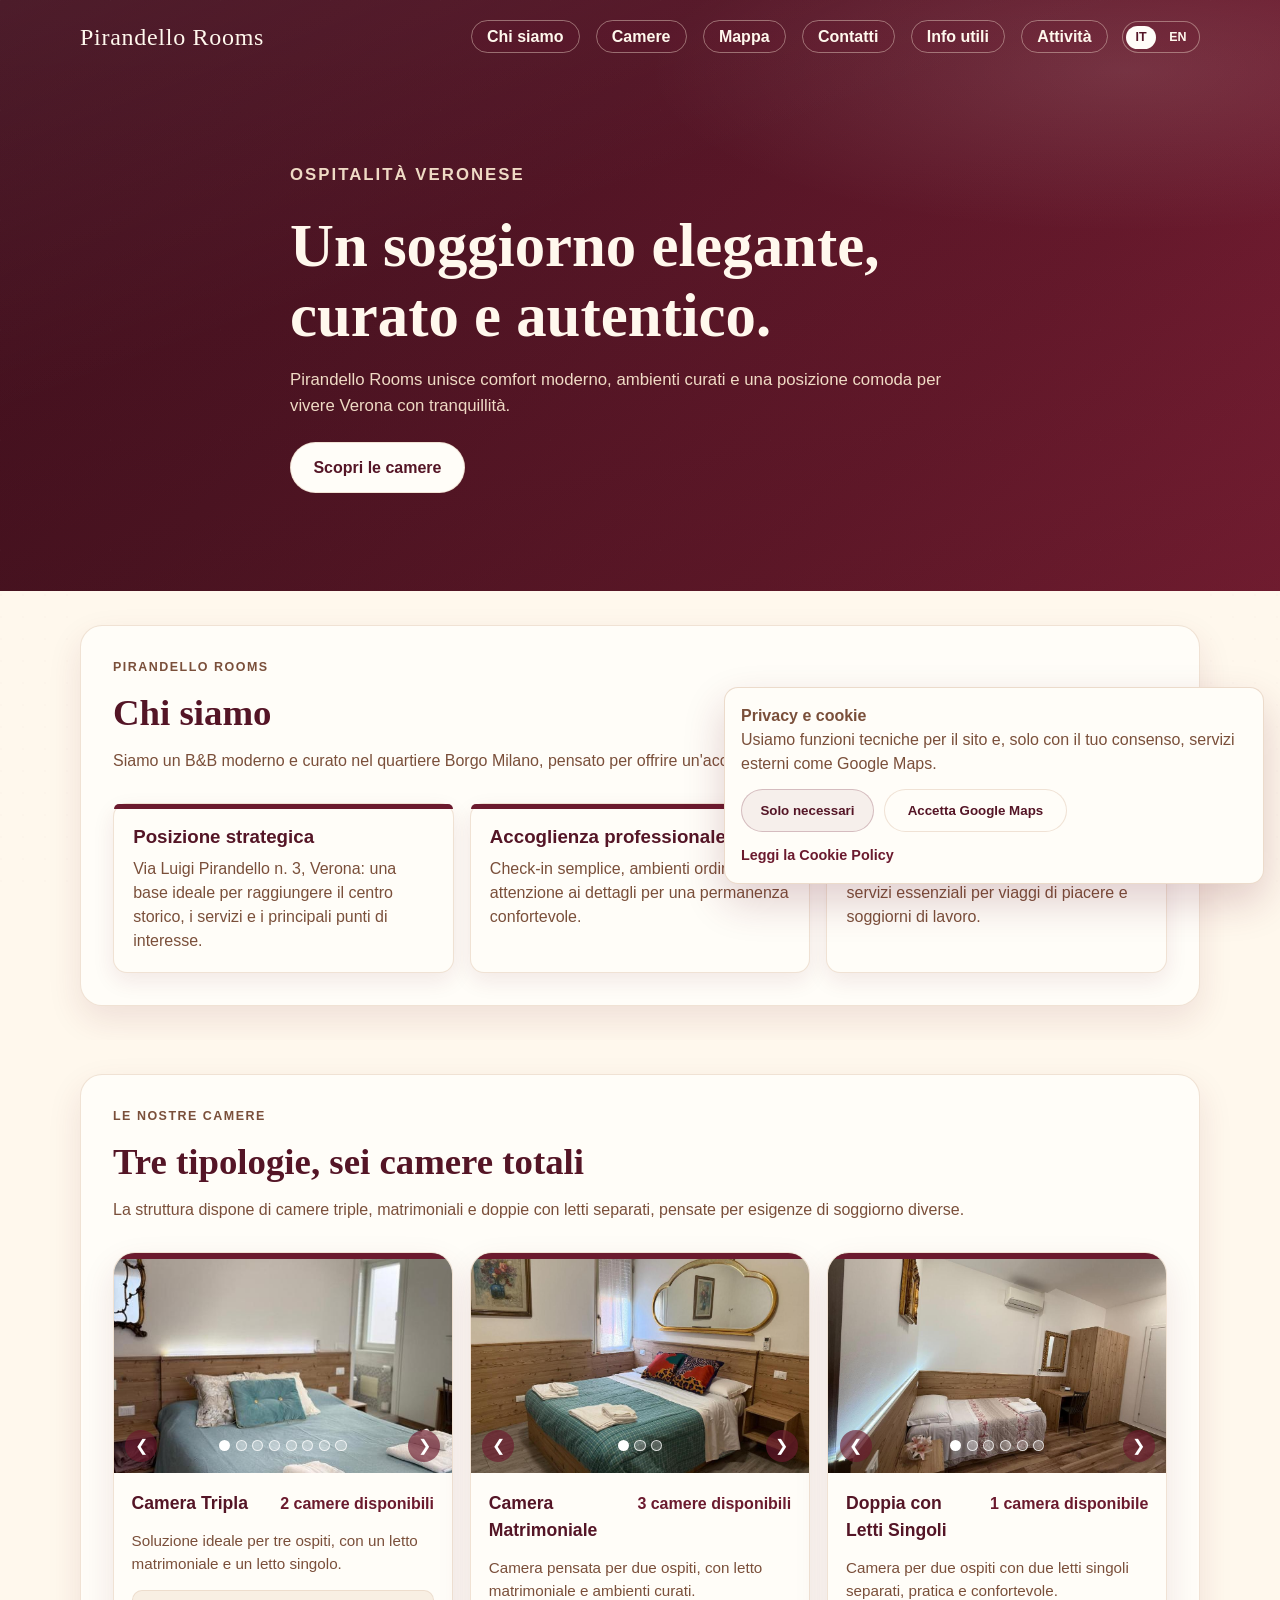
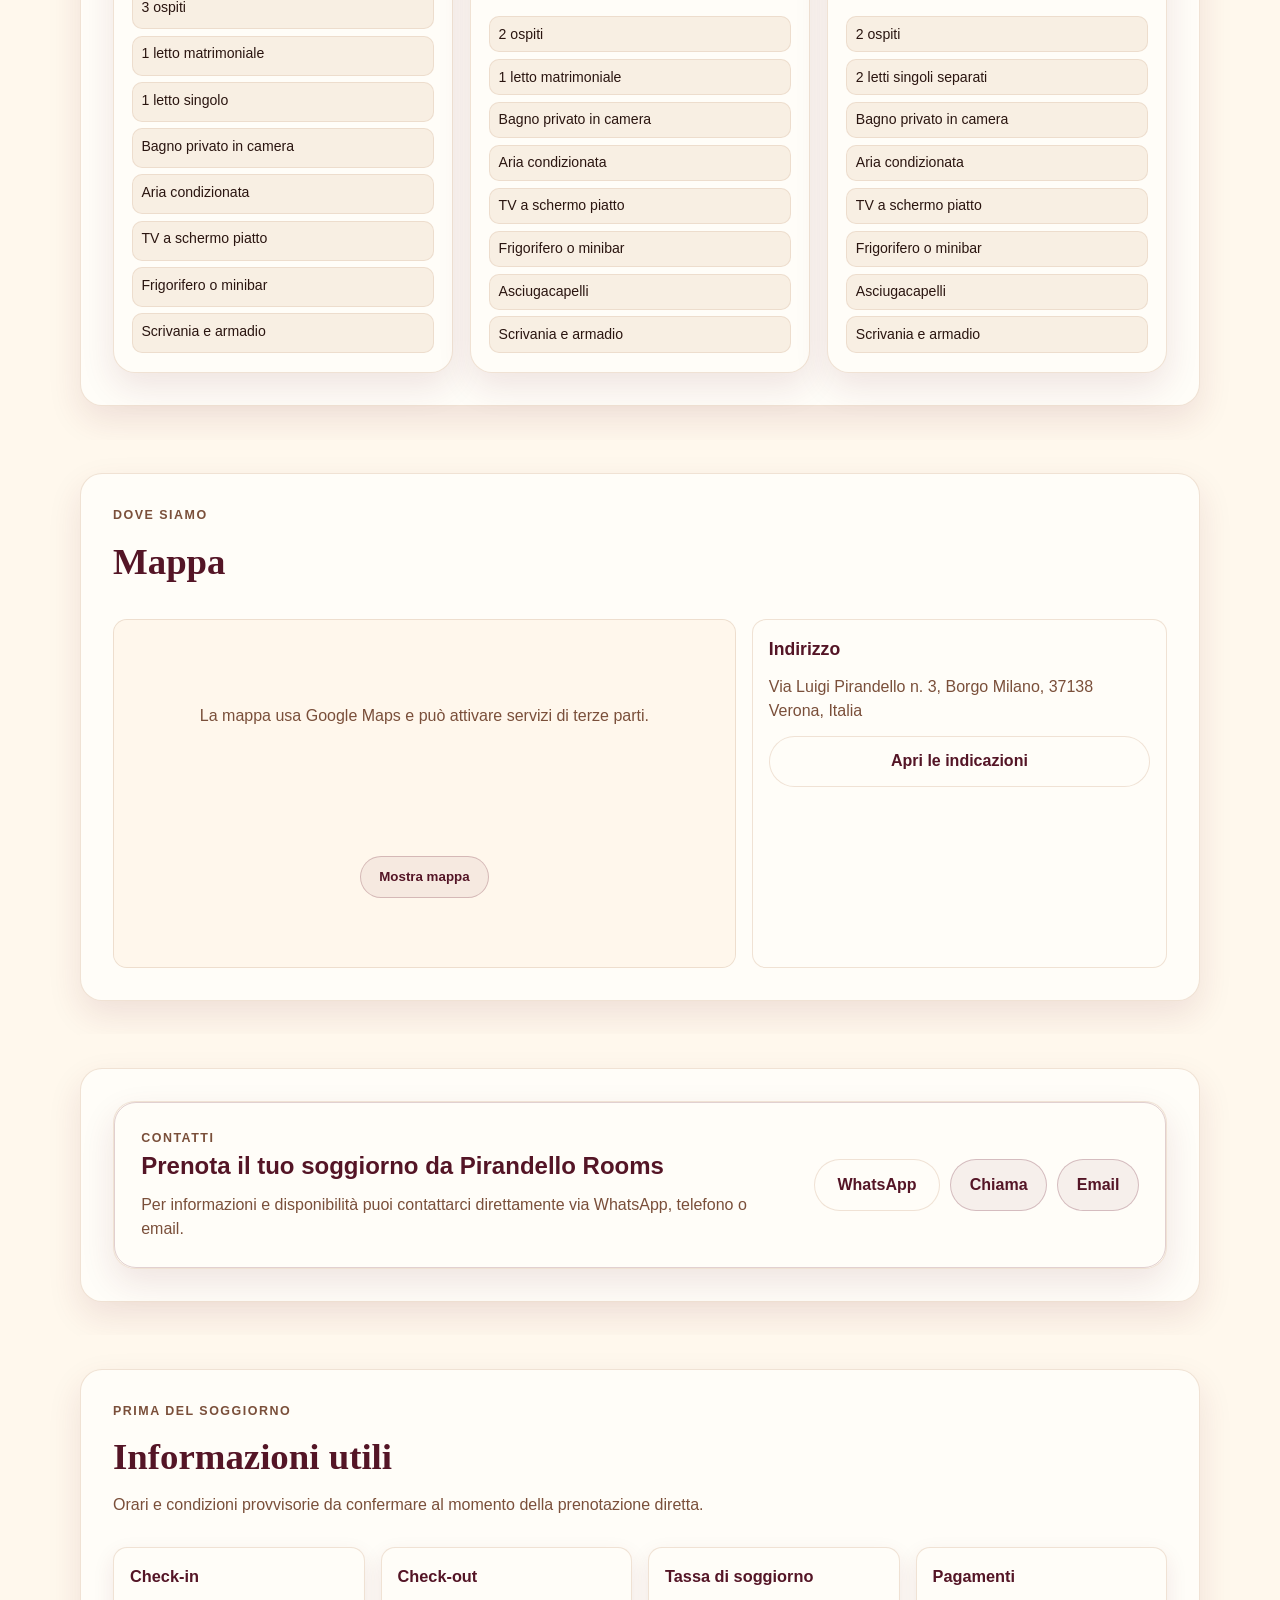
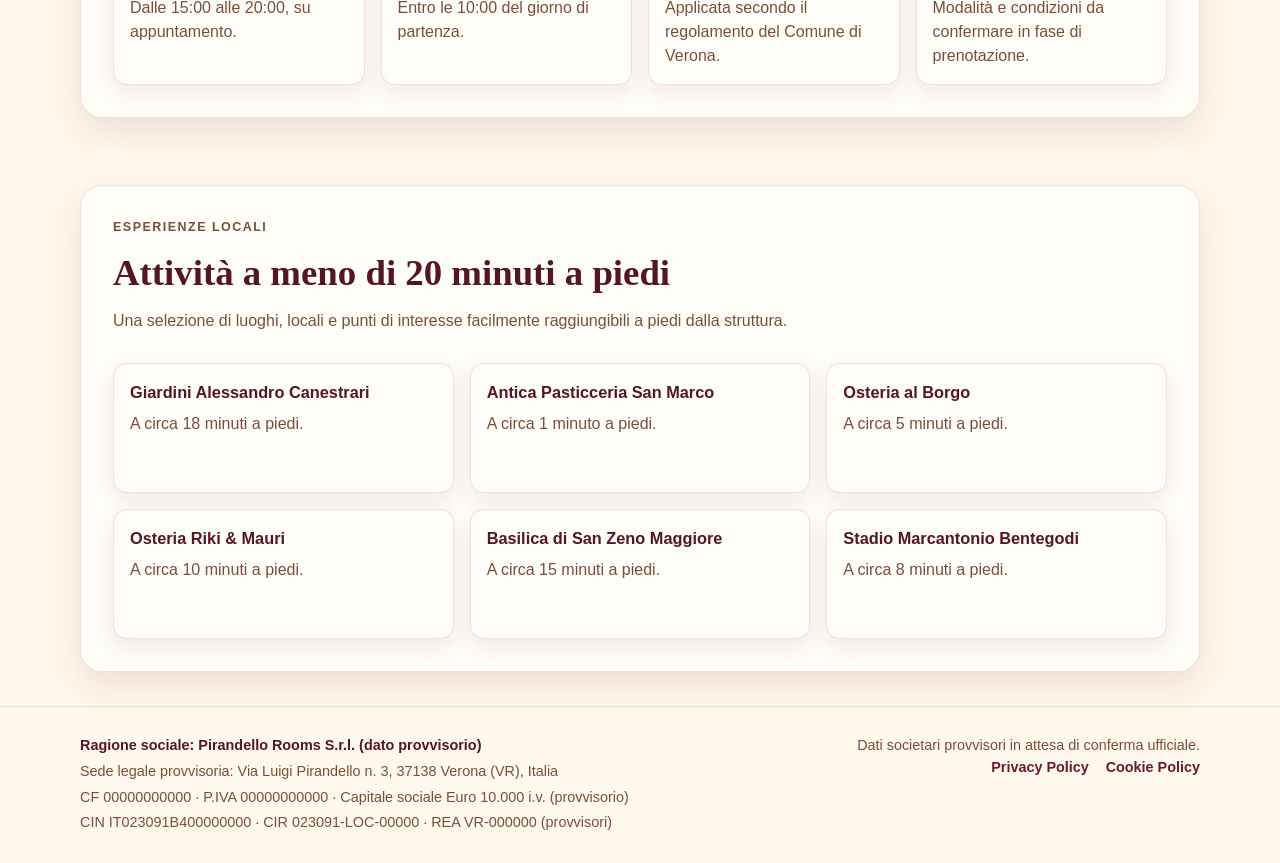
==== index.html @ 4f73dc12 "standard" ====
<!DOCTYPE html>
<html lang="it">
  <head>
    <meta charset="UTF-8" />
    <meta name="viewport" content="width=device-width, initial-scale=1.0" />
    <title>Pirandello Rooms Verona | Camere a Borgo Milano</title>
    <meta
      name="description"
      content="Pirandello Rooms a Verona: camere triple, matrimoniali e doppie con bagno privato, aria condizionata e contatto diretto senza commissioni."
    />
    <meta name="robots" content="index, follow" />
    <meta name="theme-color" content="#6b1a2e" />
    <meta name="author" content="Pirandello Rooms" />
    <link rel="icon" href="assets/favicon.svg" type="image/svg+xml" />
    <link rel="alternate" hreflang="it" href="index.html?lang=it" />
    <link rel="alternate" hreflang="en" href="index.html?lang=en" />
    <link rel="alternate" hreflang="x-default" href="index.html" />
    <meta property="og:type" content="website" />
    <meta property="og:locale" content="it_IT" />
    <meta property="og:title" content="Pirandello Rooms Verona" />
    <meta
      property="og:description"
      content="Camere curate a Verona Borgo Milano: contatto diretto via WhatsApp, telefono o email."
    />
    <meta property="og:image" content="assets/camere/tripla/camera-tripla-01.jpg" />
    <meta property="og:url" content="/" />
    <meta name="twitter:card" content="summary_large_image" />
    <link rel="stylesheet" href="styles.css" />
    <script>
      window.dataLayer = window.dataLayer || [];
      function gtag(){dataLayer.push(arguments);}
      gtag("consent", "default", {
        ad_storage: "denied",
        ad_user_data: "denied",
        ad_personalization: "denied",
        analytics_storage: "denied"
      });
    </script>
    <script type="application/ld+json">
      {
        "@context": "https://schema.org",
        "@type": "LodgingBusiness",
        "name": "Pirandello Rooms",
        "description": "Camere triple, matrimoniali e doppie con letti singoli a Verona Borgo Milano.",
        "address": {
          "@type": "PostalAddress",
          "streetAddress": "Via Luigi Pirandello n. 3",
          "addressLocality": "Verona",
          "postalCode": "37138",
          "addressCountry": "IT"
        },
        "telephone": "+393349840378",
        "email": "scacchetti.matteo99@gmail.com",
        "url": "/",
        "image": "assets/camere/tripla/camera-tripla-01.jpg"
      }
    </script>
  </head>
  <body>
    <header class="hero" id="top">
      <nav class="navbar container">
        <a class="brand" href="#top">Pirandello Rooms</a>
        <div class="nav-actions">
          <ul class="nav-links">
            <li><a href="#chi-siamo" data-i18n="nav.about">Chi siamo</a></li>
            <li><a href="#camere" data-i18n="nav.rooms">Camere</a></li>
            <li><a href="#mappa" data-i18n="nav.map">Mappa</a></li>
            <li><a href="#contatti" data-i18n="nav.contacts">Contatti</a></li>
            <li><a href="#info-utili" data-i18n="nav.info">Info utili</a></li>
            <li><a href="#attivita" data-i18n="nav.activities">Attività</a></li>
          </ul>
          <div class="language-switcher" aria-label="Seleziona lingua">
            <button class="lang-btn active" type="button" data-lang-toggle="it" aria-pressed="true">IT</button>
            <button class="lang-btn" type="button" data-lang-toggle="en" aria-pressed="false">EN</button>
          </div>
        </div>
      </nav>

      <div class="hero-content container">
        <p class="eyebrow" data-i18n="hero.eyebrow">Ospitalità veronese</p>
        <h1 data-i18n="hero.title">Un soggiorno elegante, curato e autentico.</h1>
        <p data-i18n="hero.text">
          Pirandello Rooms unisce comfort moderno, ambienti curati e una posizione comoda
          per vivere Verona con tranquillità.
        </p>
        <a class="btn-primary" href="#camere" data-i18n="hero.cta">Scopri le camere</a>
      </div>
      <div class="hero-grid" aria-hidden="true"></div>
    </header>

    <main>
      <section class="section container" id="chi-siamo">
        <div class="section-shell">
          <div class="section-header">
            <p class="eyebrow">Pirandello Rooms</p>
            <h2 data-i18n="about.title">Chi siamo</h2>
            <p data-i18n="about.text">
              Siamo un B&amp;B moderno e curato nel quartiere Borgo Milano, pensato per offrire
              un'accoglienza autentica e il calore tipico di Verona.
            </p>
          </div>
          <div class="about-grid">
            <article class="feature-card">
              <h3 data-i18n="about.feature1.title">Posizione strategica</h3>
              <p data-i18n="about.feature1.text">
                Via Luigi Pirandello n. 3, Verona: una base ideale per raggiungere il centro storico,
                i servizi e i principali punti di interesse.
              </p>
            </article>
            <article class="feature-card">
              <h3 data-i18n="about.feature2.title">Accoglienza professionale</h3>
              <p data-i18n="about.feature2.text">
                Check-in semplice, ambienti ordinati e attenzione ai dettagli per una
                permanenza confortevole.
              </p>
            </article>
            <article class="feature-card">
              <h3 data-i18n="about.feature3.title">Comfort contemporaneo</h3>
              <p data-i18n="about.feature3.text">
                Camere dal design contemporaneo, con servizi essenziali per viaggi di piacere
                e soggiorni di lavoro.
              </p>
            </article>
          </div>
        </div>
      </section>

      <section class="section rooms-section" id="camere">
        <div class="container">
          <div class="section-shell section-shell-rooms">
            <div class="section-header">
              <p class="eyebrow" data-i18n="rooms.eyebrow">Le nostre camere</p>
              <h2 data-i18n="rooms.title">Tre tipologie, sei camere totali</h2>
              <p data-i18n="rooms.text">
                La struttura dispone di camere triple, matrimoniali e doppie con letti separati,
                pensate per esigenze di soggiorno diverse.
              </p>
            </div>
            <div class="rooms-grid" id="roomsGrid"></div>
          </div>
        </div>
      </section>

      <section class="section container" id="mappa">
        <div class="section-shell">
          <div class="section-header">
            <p class="eyebrow" data-i18n="map.eyebrow">Dove siamo</p>
            <h2 data-i18n="map.title">Mappa</h2>
          </div>
          <div class="map-layout">
            <div class="map-frame">
              <iframe
                id="googleMap"
                title="Mappa Pirandello Rooms"
                data-src="https://www.google.com/maps?q=Via+Luigi+Pirandello+3,+37138+Verona,+Italia&output=embed"
                loading="lazy"
                referrerpolicy="no-referrer-when-downgrade"
              ></iframe>
              <div class="map-consent" id="mapConsent">
                <p data-i18n="map.consentText">La mappa usa Google Maps e può attivare servizi di terze parti.</p>
                <button class="btn-secondary" type="button" data-accept-maps data-i18n="map.showButton">Mostra mappa</button>
              </div>
            </div>
            <aside class="address-card">
              <h3 data-i18n="map.addressTitle">Indirizzo</h3>
              <p>Via Luigi Pirandello n. 3, Borgo Milano, 37138 Verona, Italia</p>
              <a
                class="btn-primary"
                href="https://www.google.com/maps/search/?api=1&query=Via+Luigi+Pirandello+3,+Borgo+Milano,+37138+Verona,+Italia"
                target="_blank"
                rel="noopener noreferrer"
                data-i18n="map.cta"
                >Apri le indicazioni</a
              >
            </aside>
          </div>
        </div>
      </section>

      <section class="section container" id="contatti">
        <div class="section-shell">
          <div class="contact-panel">
            <div>
              <p class="eyebrow" data-i18n="contacts.eyebrow">Contatti</p>
              <h2 data-i18n="contacts.title">Prenota il tuo soggiorno da Pirandello Rooms</h2>
              <p data-i18n="contacts.text">
                Per informazioni e disponibilità puoi contattarci direttamente via WhatsApp,
                telefono o email.
              </p>
            </div>
            <div class="contact-actions">
              <a
                class="btn-primary"
                href="https://wa.me/393349840378?text=Buongiorno%2C%20vorrei%20informazioni%20sulla%20disponibilit%C3%A0%20di%20Pirandello%20Rooms."
                target="_blank"
                rel="noopener noreferrer"
                data-i18n="contacts.whatsapp"
                >WhatsApp</a
              >
              <a class="btn-secondary" href="tel:+393349840378" data-i18n="contacts.call">Chiama</a>
              <a
                class="btn-secondary"
                href="mailto:scacchetti.matteo99@gmail.com"
                data-i18n="contacts.email"
                >Email</a
              >
            </div>
          </div>
        </div>
      </section>

      <section class="section container" id="info-utili">
        <div class="section-shell">
          <div class="section-header">
            <p class="eyebrow" data-i18n="info.eyebrow">Prima del soggiorno</p>
            <h2 data-i18n="info.title">Informazioni utili</h2>
            <p data-i18n="info.text">
              Orari e condizioni provvisorie da confermare al momento della prenotazione diretta.
            </p>
          </div>
          <div class="info-grid">
            <article class="info-card">
              <h3 data-i18n="info.checkin.title">Check-in</h3>
              <p data-i18n="info.checkin.text">Dalle 15:00 alle 20:00, su appuntamento.</p>
            </article>
            <article class="info-card">
              <h3 data-i18n="info.checkout.title">Check-out</h3>
              <p data-i18n="info.checkout.text">Entro le 10:00 del giorno di partenza.</p>
            </article>
            <article class="info-card">
              <h3 data-i18n="info.tax.title">Tassa di soggiorno</h3>
              <p data-i18n="info.tax.text">Applicata secondo il regolamento del Comune di Verona.</p>
            </article>
            <article class="info-card">
              <h3 data-i18n="info.payment.title">Pagamenti</h3>
              <p data-i18n="info.payment.text">Modalità e condizioni da confermare in fase di prenotazione.</p>
            </article>
          </div>
        </div>
      </section>

      <section class="section container" id="attivita">
        <div class="section-shell">
          <div class="section-header">
            <p class="eyebrow" data-i18n="activities.eyebrow">Esperienze locali</p>
            <h2 data-i18n="activities.title">Attività a meno di 20 minuti a piedi</h2>
            <p data-i18n="activities.text">
              Una selezione di luoghi e attrazioni facilmente raggiungibili dalla struttura.
            </p>
          </div>
          <div class="activity-grid">
            <article class="activity-card">
              <h3>Giardini Alessandro Canestrari</h3>
              <p data-i18n="activities.canestrari">A circa 18 minuti a piedi.</p>
            </article>
            <article class="activity-card">
              <h3>Antica Pasticceria San Marco</h3>
              <p data-i18n="activities.sanmarco">A circa 1 minuto a piedi.</p>
            </article>
            <article class="activity-card">
              <h3>Osteria al Borgo</h3>
              <p data-i18n="activities.borgo">A circa 5 minuti a piedi.</p>
            </article>
            <article class="activity-card">
              <h3>Osteria Riki &amp; Mauri</h3>
              <p data-i18n="activities.rikimauri">A circa 10 minuti a piedi.</p>
            </article>
            <article class="activity-card">
              <h3>Basilica di San Zeno Maggiore</h3>
              <p data-i18n="activities.sanzeno">A circa 15 minuti a piedi.</p>
            </article>
            <article class="activity-card">
              <h3>Stadio Marcantonio Bentegodi</h3>
              <p data-i18n="activities.bentegodi">A circa 8 minuti a piedi.</p>
            </article>
          </div>
        </div>
      </section>
    </main>

    <footer class="footer">
      <div class="container footer-content">
        <div class="footer-business">
          <p>Ragione sociale: Pirandello Rooms S.r.l. (dato provvisorio)</p>
          <p>Sede legale provvisoria: Via Luigi Pirandello n. 3, 37138 Verona (VR), Italia</p>
          <p>CF 00000000000 · P.IVA 00000000000 · Capitale sociale Euro 10.000 i.v. (provvisorio)</p>
          <p>CIN IT023091B400000000 · CIR 023091-LOC-00000 · REA VR-000000 (provvisori)</p>
        </div>
        <p class="footer-links">
          <span data-i18n="footer.text">Dati societari provvisori in attesa di conferma ufficiale.</span>
          <a href="privacy.html">Privacy Policy</a>
          <a href="cookie-policy.html">Cookie Policy</a>
        </p>
      </div>
    </footer>

    <div class="cookie-banner" id="cookieBanner" hidden>
      <div>
        <p class="cookie-title" data-i18n="cookie.title">Privacy e cookie</p>
        <p data-i18n="cookie.text">
          Usiamo funzioni tecniche per il sito e, solo con il tuo consenso, servizi esterni
          come Google Maps.
        </p>
      </div>
      <div class="cookie-actions">
        <button class="btn-secondary" type="button" data-cookie-reject data-i18n="cookie.reject">Solo necessari</button>
        <button class="btn-primary" type="button" data-cookie-accept data-i18n="cookie.accept">Accetta Google Maps</button>
      </div>
      <a href="cookie-policy.html" data-i18n="cookie.policy">Leggi la Cookie Policy</a>
    </div>
    <a class="cookie-preferences-button" href="#cookie-settings" data-cookie-manage data-i18n="cookie.preferences">Preferenze cookie</a>

    <script src="script.js"></script>
  </body>
</html>
---- styles.css ----
:root {
  /* Palette principale: bordeaux profondo + bianco panna chiaro */

  /* Bordeaux */
  --bordeaux:        #6b1a2e;
  --bordeaux-mid:    #832038;
  --bordeaux-dark:   #541526;
  --bordeaux-darker: #420f1e;
  --bordeaux-light:  #9c2f46;
  --bordeaux-rgb:    107, 26, 46;

  /* Rosa bordeaux: accento morbido derivato dal colore principale */
  --rose:            #a94a61;
  --rose-soft:       #c98293;
  --rose-rgb:        169, 74, 97;

  /* Neutri panna */
  --panna:           #fff8ed;
  --panna-light:     #fffdf8;
  --panna-soft:      #f8efe3;
  --panna-line:      #ead8c7;
  --panna-rgb:       255, 248, 237;
  --panna-line-rgb:  234, 216, 199;

  /* Alias di compatibilita */
  --cream:           var(--panna);
  --cream-soft:      var(--panna-light);
  --cream-light:     var(--panna);
  --cream-rgb:       var(--panna-rgb);
  --sand:            var(--panna-line);
  --sand-light:      var(--panna-light);
  --sand-soft:       var(--panna-soft);
  --sand-rgb:        var(--panna-line-rgb);
  --terra:           var(--rose);
  --terra-light:     var(--rose);
  --terra-soft:      var(--rose-soft);
  --terra-rgb:       var(--rose-rgb);

  /* Oli semantici */
  --bg:              var(--cream-soft);
  --surface:         var(--panna-light);
  --surface-soft:    var(--panna-soft);
  --text:            #2a1510;
  --muted:           #7a4f3a;
  --accent:          var(--bordeaux);
  --accent-2:        var(--rose);
  --accent-3:        var(--panna-line);

  /* Utility */
  --radius-lg:       22px;
  --radius-md:       14px;
  --shadow:          0 14px 34px rgba(107, 26, 46, 0.11);
  --shadow-warm:     0 8px 22px rgba(107, 26, 46, 0.09);
}

* {
  box-sizing: border-box;
}

html,
body {
  margin: 0;
  padding: 0;
}

body {
  font-family: "Segoe UI", Roboto, Arial, sans-serif;
  color: var(--text);
  background: var(--panna);
  line-height: 1.5;
  position: relative;
}

/* Texture di sfondo: punti sabbia sottili */
body::before {
  content: "";
  position: fixed;
  inset: 0;
  pointer-events: none;
  background-image: radial-gradient(
    circle at 1px 1px,
    rgba(var(--bordeaux-rgb), 0.035) 1px,
    transparent 0
  );
  background-size: 22px 22px;
  opacity: 0.28;
}

img {
  display: block;
  max-width: 100%;
}

.container {
  width: min(1120px, 92vw);
  margin: 0 auto;
}

/* ───────────────── HERO ───────────────── */
.hero {
  position: relative;
  overflow: hidden;
  padding-bottom: 3.5rem;
  background: linear-gradient(
    135deg,
    var(--bordeaux-darker) 0%,
    var(--bordeaux-dark) 38%,
    var(--bordeaux) 72%,
    var(--bordeaux-mid) 100%
  );
  color: var(--cream);
}

/* Alone terracotta in alto a destra */
.hero::before {
  content: "";
  position: absolute;
  inset: 0;
  pointer-events: none;
  background:
    radial-gradient(ellipse 55% 40% at 88% 12%, rgba(255, 248, 237, 0.12) 0%, transparent 68%),
    linear-gradient(160deg, rgba(255,255,255,0.055) 0%, transparent 40%);
}

/* Vignetta bassa */
.hero::after {
  content: "";
  position: absolute;
  inset: 0;
  background: linear-gradient(180deg, rgba(20, 8, 6, 0) 0%, rgba(20, 8, 6, 0.18) 100%);
  pointer-events: none;
}

/* Griglia decorativa con tonalità sabbia */
.hero-grid {
  position: absolute;
  inset: 0;
  background-image:
    linear-gradient(120deg, rgba(var(--panna-rgb), 0.12) 0px, transparent 1px),
    linear-gradient(60deg,  rgba(var(--panna-rgb), 0.08) 0px, transparent 1px);
  background-size: 110px 110px;
  opacity: 0.55;
  pointer-events: none;
}

/* ───────────────── NAVBAR ───────────────── */
.navbar {
  display: flex;
  align-items: center;
  justify-content: space-between;
  gap: 1rem;
  padding: 1.2rem 0;
  position: relative;
  z-index: 2;
}

.brand {
  text-decoration: none;
  color: var(--cream);
  font-family: Georgia, "Times New Roman", serif;
  font-size: 1.5rem;
  letter-spacing: 0.03em;
}

.nav-links {
  list-style: none;
  display: flex;
  gap: 1rem;
  padding: 0;
  margin: 0;
}

.nav-actions {
  display: flex;
  align-items: center;
  gap: 0.9rem;
}

.nav-links a {
  color: var(--cream);
  text-decoration: none;
  font-weight: 600;
  border: 1px solid rgba(var(--sand-rgb), 0.45);
  border-radius: 999px;
  padding: 0.45rem 0.95rem;
  background: rgba(var(--bordeaux-rgb), 0.15);
  transition: background-color 0.2s ease, border-color 0.2s ease;
}

.nav-links a:hover {
  background: rgba(255, 248, 237, 0.16);
  border-color: rgba(var(--sand-rgb), 0.65);
}

.language-switcher {
  display: inline-flex;
  align-items: center;
  gap: 0.25rem;
  border: 1px solid rgba(var(--sand-rgb), 0.45);
  border-radius: 999px;
  padding: 0.2rem;
  background: rgba(var(--bordeaux-rgb), 0.18);
}

.lang-btn {
  border: 0;
  border-radius: 999px;
  padding: 0.34rem 0.58rem;
  background: transparent;
  color: var(--cream);
  cursor: pointer;
  font-family: inherit;
  font-size: 0.78rem;
  font-weight: 800;
  line-height: 1;
}

.lang-btn.active {
  background: var(--panna-light);
  color: var(--bordeaux-dark);
}

/* ───────────────── HERO CONTENT ───────────────── */
.hero-content {
  padding: 4.4rem 0 2.6rem;
  max-width: 700px;
  position: relative;
  z-index: 2;
}

.eyebrow {
  text-transform: uppercase;
  letter-spacing: 0.12em;
  font-size: 0.78rem;
  font-weight: 700;
  color: var(--rose-soft);
  margin-bottom: 0.7rem;
}

.hero h1 {
  font-family: Georgia, "Times New Roman", serif;
  font-size: clamp(2.1rem, 5vw, 3.8rem);
  line-height: 1.15;
  margin: 0 0 1rem;
}

.hero p {
  font-size: 1.05rem;
  color: rgba(253, 235, 210, 0.92);
  margin-bottom: 1.5rem;
}

/* ───────────────── BOTTONE ───────────────── */
.btn-primary {
  display: inline-flex;
  align-items: center;
  justify-content: center;
  text-decoration: none;
  border: none;
  padding: 0.8rem 1.4rem;
  border-radius: 999px;
  background: var(--panna-light);
  color: var(--bordeaux-dark);
  border: 1px solid rgba(var(--sand-rgb), 0.7);
  font-weight: 700;
  transition: transform 0.2s ease, box-shadow 0.2s ease;
}

.btn-primary:hover {
  transform: translateY(-2px);
  box-shadow: 0 12px 24px rgba(var(--bordeaux-rgb), 0.18);
}

.btn-secondary {
  display: inline-flex;
  align-items: center;
  justify-content: center;
  text-decoration: none;
  border-radius: 999px;
  padding: 0.8rem 1.15rem;
  border: 1px solid rgba(var(--bordeaux-rgb), 0.24);
  background: rgba(var(--bordeaux-rgb), 0.06);
  color: var(--bordeaux-dark);
  font-weight: 800;
  transition: transform 0.2s ease, background-color 0.2s ease;
}

.btn-secondary:hover {
  transform: translateY(-2px);
  background: rgba(var(--bordeaux-rgb), 0.1);
}

/* ───────────────── SEZIONI ───────────────── */
.section {
  padding: 2.1rem 0;
  position: relative;
  background: var(--panna);
}

.section-shell {
  background: var(--surface);
  border: 1px solid rgba(var(--panna-line-rgb), 0.72);
  border-radius: var(--radius-lg);
  padding: clamp(1.2rem, 3vw, 2rem);
  box-shadow: var(--shadow);
  display: grid;
  gap: 1.35rem;
}

.section-shell-rooms {
  border-color: rgba(var(--panna-line-rgb), 0.72);
  background: var(--surface);
}

.section-header {
  margin-bottom: 0.5rem;
  display: grid;
  gap: 0.55rem;
}

.section-header h2 {
  margin: 0;
  font-size: clamp(1.5rem, 3vw, 2.3rem);
  font-family: Georgia, "Times New Roman", serif;
  color: var(--bordeaux-dark);
}

.section-header p {
  margin: 0;
  color: var(--muted);
}

/* ───────────────── ABOUT GRID ───────────────── */
.feature-grid,
.about-grid {
  display: grid;
  gap: 1rem;
  grid-template-columns: repeat(3, minmax(0, 1fr));
  align-items: stretch;
}

.feature-card {
  background: var(--surface);
  border-radius: var(--radius-md);
  padding: 1.2rem;
  box-shadow: var(--shadow-warm);
  border: 1px solid rgba(var(--panna-line-rgb), 0.72);
  position: relative;
  min-height: 150px;
  display: grid;
  align-content: start;
}

/* Barra superiore degradé bordeaux → terracotta */
.feature-card::before {
  content: "";
  position: absolute;
  top: 0;
  left: 0;
  right: 0;
  height: 5px;
  background: var(--bordeaux);
  border-radius: var(--radius-md) var(--radius-md) 0 0;
}

.feature-card h3 {
  margin-top: 0;
  margin-bottom: 0.4rem;
  color: var(--bordeaux-dark);
}

.feature-card p {
  margin: 0;
  color: var(--muted);
}

/* ───────────────── ROOMS ───────────────── */
.rooms-section {
  background: var(--panna);
}

.rooms-grid {
  display: grid;
  grid-template-columns: repeat(3, minmax(0, 1fr));
  gap: 1.1rem;
  align-items: stretch;
}

.room-card {
  background: var(--surface);
  border: 1px solid rgba(var(--panna-line-rgb), 0.72);
  border-radius: var(--radius-lg);
  overflow: hidden;
  box-shadow: var(--shadow);
  display: grid;
  grid-template-rows: 220px auto;
  min-height: 100%;
  position: relative;
  transition: transform 0.2s ease, box-shadow 0.2s ease;
}

/* Barra bordeaux → terracotta → sabbia */
.room-card::before {
  content: "";
  position: absolute;
  top: 0;
  left: 0;
  right: 0;
  height: 6px;
  background: var(--bordeaux);
  z-index: 2;
}

.room-card:hover {
  transform: translateY(-3px);
  box-shadow: 0 18px 36px rgba(var(--bordeaux-rgb), 0.18);
}

/* Slider */
.slider {
  position: relative;
  background: var(--surface-soft);
}

.slider-track {
  width: 100%;
  height: 100%;
  position: relative;
}

.slider-image {
  position: absolute;
  inset: 0;
  width: 100%;
  height: 100%;
  object-fit: cover;
  opacity: 0;
  transition: opacity 0.45s ease;
}

.slider-image.active {
  opacity: 1;
}

.slider-controls {
  position: absolute;
  inset: auto 0.7rem 0.7rem 0.7rem;
  display: flex;
  justify-content: space-between;
  align-items: center;
}

.slider-btn {
  border: none;
  border-radius: 999px;
  width: 2rem;
  height: 2rem;
  background: rgba(var(--bordeaux-rgb), 0.65);
  color: #fff;
  cursor: pointer;
  font-size: 1rem;
  transition: background 0.2s ease;
}

.slider-btn:hover {
  background: rgba(var(--bordeaux-rgb), 0.86);
}

.slider-dots {
  display: flex;
  gap: 0.34rem;
}

.slider-dot {
  width: 0.7rem;
  height: 0.7rem;
  padding: 0;
  border-radius: 50%;
  border: 1px solid rgba(255, 255, 255, 0.75);
  background: rgba(255, 255, 255, 0.25);
  cursor: pointer;
  font: inherit;
  transition: background 0.2s ease;
}

.slider-dot.active {
  background: #fff;
}

/* Room body */
.room-body {
  padding: 1.1rem 1.1rem 1.2rem;
  display: grid;
  grid-template-rows: auto auto 1fr;
  gap: 0.85rem;
}

.room-head {
  display: flex;
  align-items: baseline;
  justify-content: space-between;
  gap: 0.5rem;
}

.room-head h3 {
  margin: 0;
  font-size: 1.1rem;
  color: var(--bordeaux-dark);
}

.price {
  font-weight: 800;
  color: var(--bordeaux);
  white-space: nowrap;
}

.room-desc {
  margin: 0;
  color: var(--muted);
  font-size: 0.95rem;
}

.meta-list {
  margin: 0;
  padding: 0;
  list-style: none;
  display: grid;
  gap: 0.4rem;
}

.meta-list li {
  border: 1px solid rgba(var(--panna-line-rgb), 0.76);
  background: var(--surface-soft);
  padding: 0.42rem 0.55rem;
  border-radius: 10px;
  font-size: 0.88rem;
  color: var(--text);
}

/* ───────────────── MAPPA ───────────────── */
.map-layout {
  display: grid;
  grid-template-columns: 1.5fr 1fr;
  gap: 1rem;
  align-items: stretch;
}

.map-frame {
  position: relative;
  border-radius: var(--radius-md);
  overflow: hidden;
  border: 1px solid rgba(var(--panna-line-rgb), 0.72);
  min-height: 340px;
  background: var(--surface-soft);
}

.map-consent {
  position: absolute;
  inset: 0;
  display: grid;
  place-items: center;
  gap: 0.8rem;
  padding: 1.2rem;
  text-align: center;
  background: rgba(var(--cream-rgb), 0.94);
  color: var(--muted);
}

.map-consent[hidden] {
  display: none;
}

.map-frame iframe {
  border: 0;
  width: 100%;
  height: 100%;
  min-height: 340px;
}

.address-card {
  border: 1px solid rgba(var(--panna-line-rgb), 0.72);
  border-radius: var(--radius-md);
  background: var(--surface);
  padding: 1rem;
  display: grid;
  align-content: start;
  gap: 0.8rem;
}

.address-card h3 {
  margin: 0;
  color: var(--bordeaux-dark);
  font-size: 1.1rem;
}

.address-card p {
  margin: 0;
  color: var(--muted);
}

/* ───────────────── ATTIVITÀ ───────────────── */
.activity-grid {
  display: grid;
  grid-template-columns: repeat(3, minmax(0, 1fr));
  gap: 1rem;
  align-items: stretch;
}

.info-grid {
  display: grid;
  grid-template-columns: repeat(4, minmax(0, 1fr));
  gap: 1rem;
  align-items: stretch;
}

.activity-card {
  border: 1px solid rgba(var(--panna-line-rgb), 0.72);
  border-radius: var(--radius-md);
  background: var(--surface);
  padding: 1rem;
  min-height: 130px;
  box-shadow: var(--shadow-warm);
  display: grid;
  gap: 0.45rem;
  align-content: start;
  transition: transform 0.2s ease, box-shadow 0.2s ease;
}

.activity-card:hover {
  transform: translateY(-2px);
  box-shadow: 0 10px 22px rgba(var(--bordeaux-rgb), 0.12);
}

.info-card {
  border: 1px solid rgba(var(--panna-line-rgb), 0.72);
  border-radius: var(--radius-md);
  background: var(--surface);
  padding: 1rem;
  box-shadow: var(--shadow-warm);
  display: grid;
  gap: 0.45rem;
  align-content: start;
}

.info-card h3 {
  margin: 0;
  color: var(--bordeaux-dark);
  font-size: 1.02rem;
}

.info-card p {
  margin: 0;
  color: var(--muted);
}

.activity-card h3 {
  margin: 0;
  color: var(--bordeaux-dark);
  font-size: 1.02rem;
}

.activity-card p {
  margin: 0;
  color: var(--muted);
}

/* ───────────────── CONTATTI ───────────────── */
.contact-panel {
  border-radius: var(--radius-lg);
  border: 1px solid rgba(var(--panna-line-rgb), 0.72);
  background: var(--surface);
  padding: clamp(1.1rem, 2.4vw, 1.7rem);
  display: flex;
  justify-content: space-between;
  align-items: center;
  gap: 1.4rem;
  box-shadow: var(--shadow);
  position: relative;
}

.contact-panel::after {
  content: "";
  position: absolute;
  inset: 0;
  pointer-events: none;
  border-radius: var(--radius-lg);
  border: 1px solid rgba(var(--bordeaux-rgb), 0.2);
}

.contact-panel h2 {
  margin-top: 0;
  margin-bottom: 0.55rem;
  color: var(--bordeaux-dark);
}

.contact-panel p {
  margin: 0;
  color: var(--muted);
}

.contact-actions {
  display: flex;
  flex-wrap: nowrap;
  justify-content: flex-end;
  gap: 0.65rem;
}

.contact-actions .btn-primary,
.contact-actions .btn-secondary {
  white-space: nowrap;
}

/* ───────────────── FOOTER ───────────────── */
.footer {
  padding: 1.8rem 0;
  border-top: 1px solid rgba(var(--panna-line-rgb), 0.72);
  background: var(--panna);
}

.footer-content {
  display: flex;
  justify-content: space-between;
  gap: 1.25rem;
  color: var(--muted);
  font-size: 0.9rem;
}

.footer-business {
  display: grid;
  gap: 0.25rem;
}

.footer-business p,
.footer-links {
  margin: 0;
}

.footer-business p:first-child {
  color: var(--bordeaux-dark);
  font-weight: 900;
}

.footer-links {
  max-width: 360px;
  text-align: right;
}

.footer-content a {
  color: var(--bordeaux);
  font-weight: 800;
  margin-left: 0.8rem;
  text-decoration: none;
}

.footer-content a:hover {
  text-decoration: underline;
}

.cookie-banner {
  position: fixed;
  right: 1rem;
  bottom: 1rem;
  z-index: 20;
  width: min(540px, calc(100vw - 2rem));
  border: 1px solid rgba(var(--panna-line-rgb), 0.9);
  border-radius: var(--radius-md);
  background: var(--panna-light);
  box-shadow: 0 18px 42px rgba(var(--bordeaux-rgb), 0.2);
  padding: 1rem;
  display: grid;
  gap: 0.85rem;
}

.cookie-banner[hidden] {
  display: none;
}

.cookie-title {
  margin: 0 0 0.25rem;
  color: var(--bordeaux-dark);
  font-weight: 900;
}

.cookie-banner p {
  margin: 0;
  color: var(--muted);
}

.cookie-banner > a {
  color: var(--bordeaux);
  font-size: 0.9rem;
  font-weight: 800;
  text-decoration: none;
}

.cookie-actions {
  display: flex;
  flex-wrap: wrap;
  gap: 0.65rem;
}

.cookie-preferences-button {
  position: fixed;
  left: 1rem;
  bottom: 1rem;
  z-index: 21;
  border: 1px solid rgba(var(--panna-line-rgb), 0.95);
  border-radius: 999px;
  background: var(--bordeaux);
  color: var(--panna-light);
  box-shadow: 0 12px 28px rgba(var(--bordeaux-rgb), 0.24);
  font-size: 0.84rem;
  font-weight: 900;
  line-height: 1;
  padding: 0.72rem 0.95rem;
  text-decoration: none;
}

.cookie-preferences-button:hover {
  background: var(--bordeaux-dark);
}

.cookie-banner-open .cookie-preferences-button {
  display: none;
}

.legal-page {
  padding: 2rem 0 3rem;
}

.brand-link {
  display: inline-flex;
  margin-bottom: 1rem;
  color: var(--bordeaux);
  font-family: Georgia, "Times New Roman", serif;
  font-size: 1.4rem;
  text-decoration: none;
}

.legal-shell {
  line-height: 1.65;
}

.legal-shell h1,
.legal-shell h2 {
  color: var(--bordeaux-dark);
}

.legal-shell h1 {
  margin: 0;
  font-family: Georgia, "Times New Roman", serif;
}

.legal-shell h2 {
  margin: 1.2rem 0 0;
  font-size: 1.12rem;
}

:focus-visible {
  outline: 3px solid var(--rose-soft);
  outline-offset: 3px;
}

.legal-shell p,
.legal-shell li {
  color: var(--muted);
}

.legal-shell a {
  color: var(--bordeaux);
  font-weight: 800;
}

/* ───────────────── RESPONSIVE ───────────────── */
@media (max-width: 980px) {
  .rooms-grid {
    grid-template-columns: repeat(2, minmax(0, 1fr));
  }

  .feature-grid,
  .about-grid,
  .info-grid,
  .activity-grid {
    grid-template-columns: 1fr;
  }

  .map-layout {
    grid-template-columns: 1fr;
  }

  .section {
    padding: 1.6rem 0;
  }

  .contact-panel {
    flex-direction: column;
    align-items: flex-start;
  }

  .contact-actions {
    flex-wrap: wrap;
    justify-content: flex-start;
  }
}

@media (max-width: 700px) {
  .navbar {
    flex-direction: column;
    gap: 1rem;
    align-items: flex-start;
    padding: 1.25rem 0 0.7rem;
  }

  .brand {
    font-size: 1.45rem;
  }

  .nav-actions {
    align-items: flex-start;
    flex-direction: column;
    gap: 0.7rem;
    width: 100%;
  }

  .nav-links {
    display: grid;
    grid-template-columns: repeat(2, minmax(0, 1fr));
    gap: 0.5rem;
    width: 100%;
  }

  .nav-links li {
    min-width: 0;
  }

  .nav-links a {
    width: 100%;
    min-height: 2.35rem;
    justify-content: center;
    padding: 0.55rem 0.7rem;
    display: inline-flex;
    text-align: center;
    font-size: 0.92rem;
    border-radius: 14px;
  }

  .language-switcher {
    gap: 0.18rem;
    padding: 0.18rem;
  }

  .lang-btn {
    min-width: 2.05rem;
    min-height: 1.75rem;
    padding: 0.28rem 0.5rem;
  }

  .map-frame,
  .map-frame iframe {
    min-height: 260px;
  }

  .rooms-grid {
    grid-template-columns: 1fr;
  }

  .room-card {
    grid-template-rows: 200px auto;
  }

  .section-shell {
    padding: 1rem;
    gap: 1rem;
  }

  .footer-content {
    flex-direction: column;
  }

  .footer-links {
    max-width: none;
    text-align: left;
  }

  .footer-content a {
    display: inline-flex;
    margin: 0.35rem 0.8rem 0 0;
  }

  .cookie-preferences-button {
    left: 0.75rem;
    bottom: 0.75rem;
  }
}

@media (prefers-reduced-motion: reduce) {
  * {
    animation: none !important;
    transition: none !important;
    scroll-behavior: auto !important;
  }
}
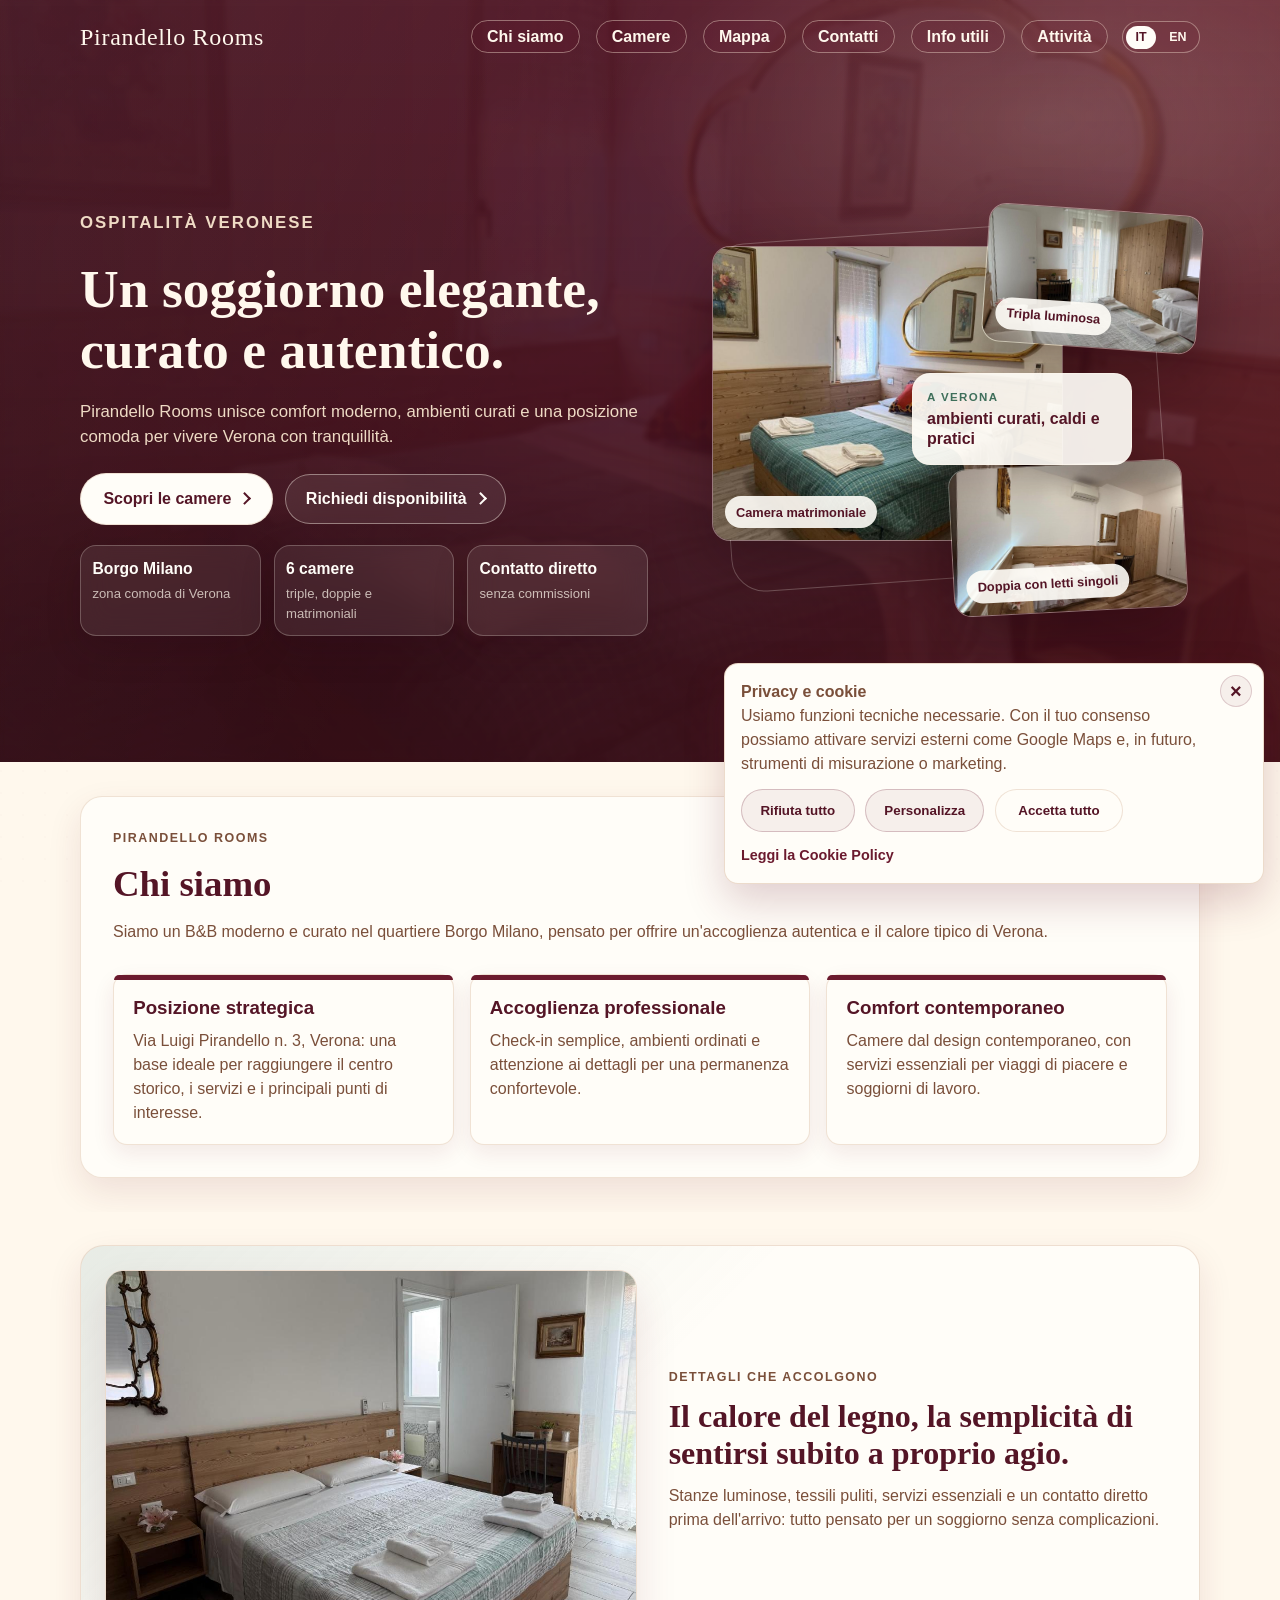
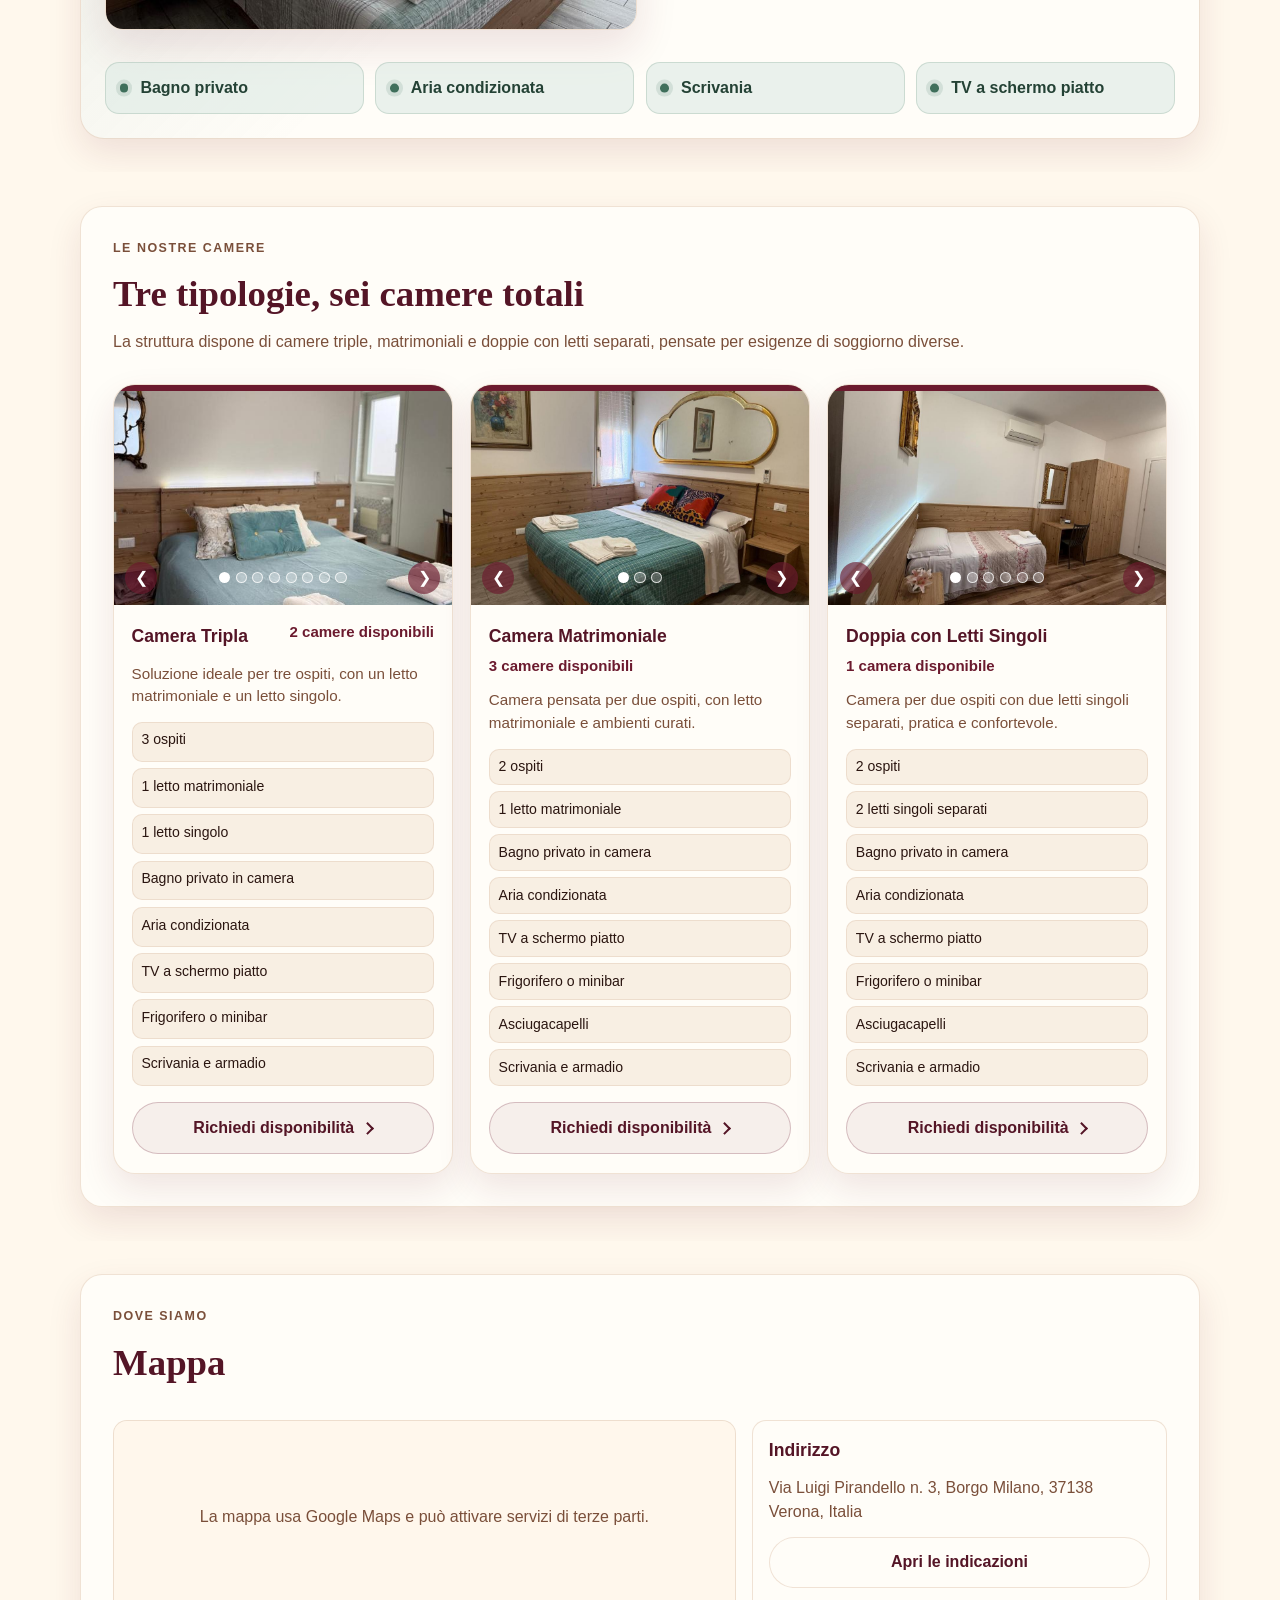
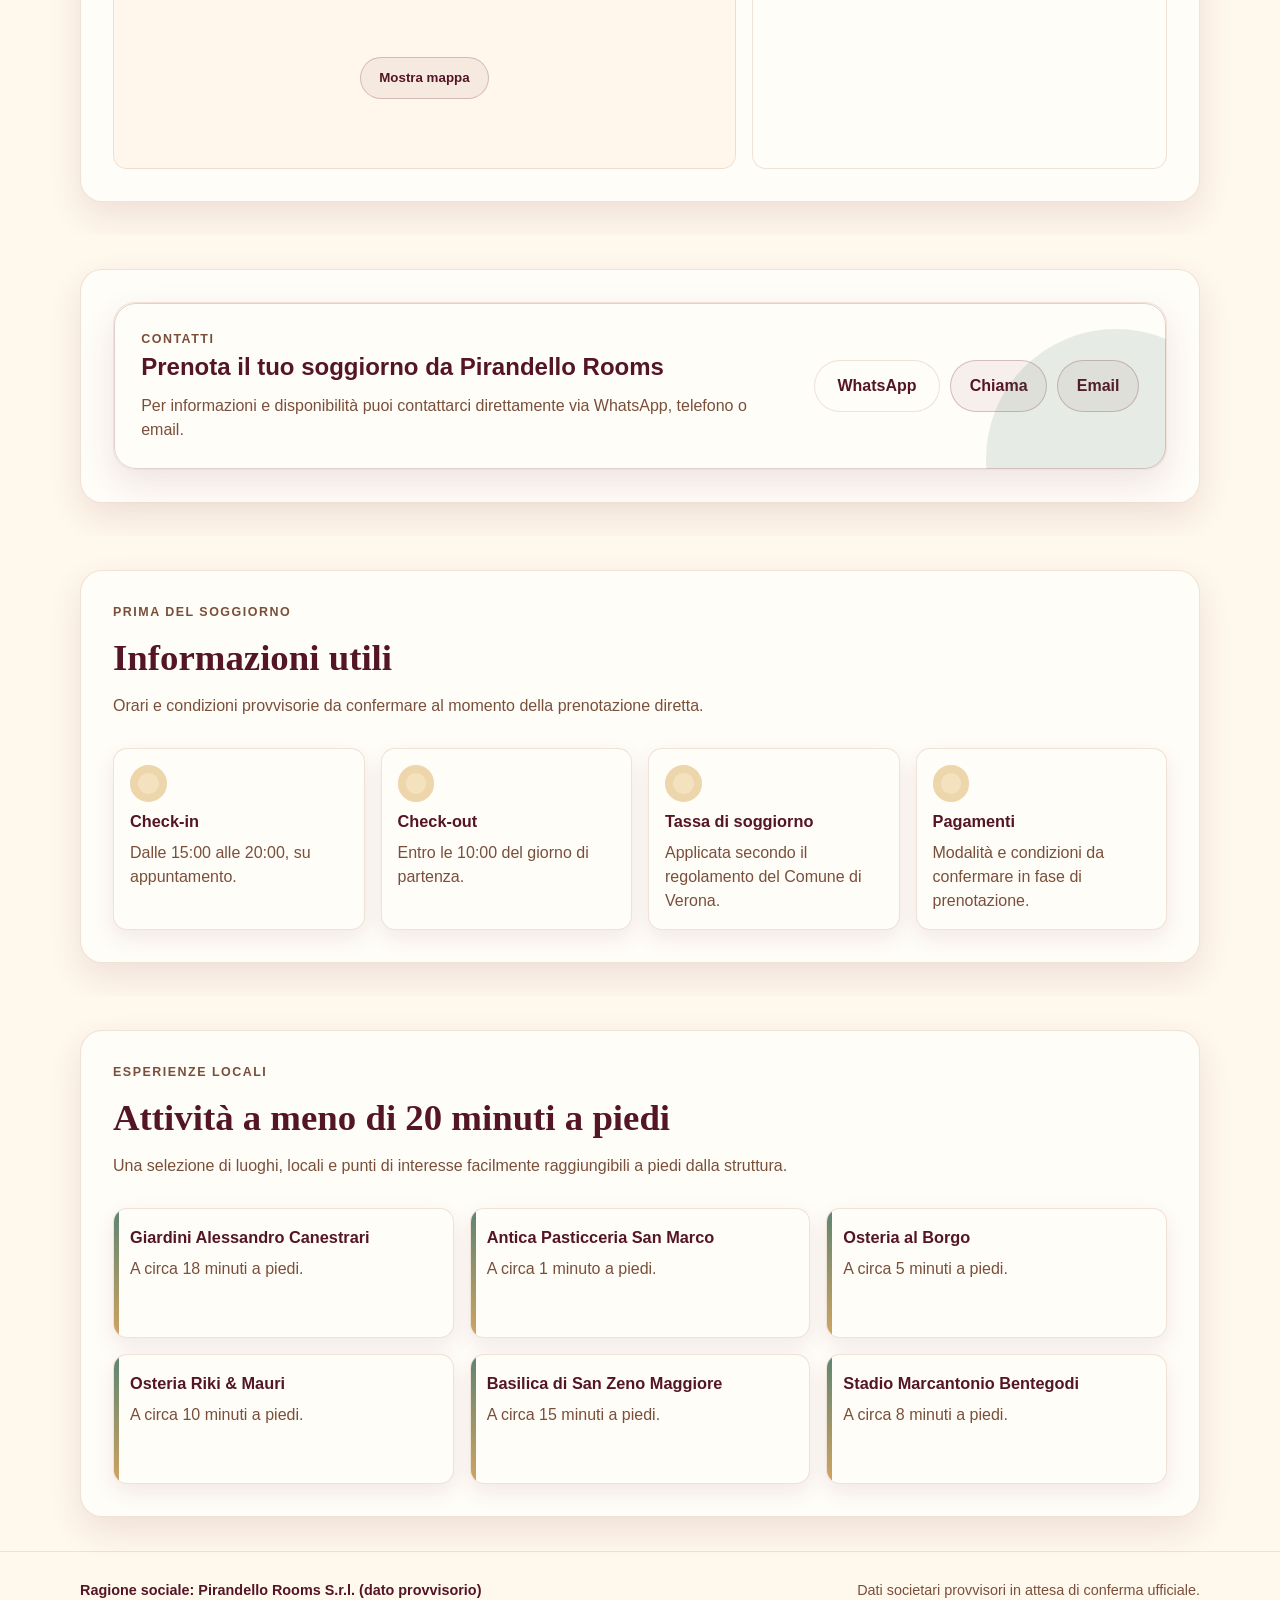
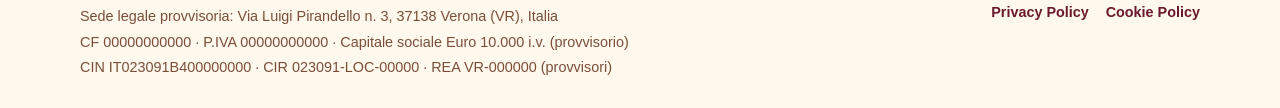
==== commit 3938910c: "abbellimento" ====
--- a/index.html
+++ b/index.html
@@ -76,14 +76,59 @@
         </div>
       </nav>
 
-      <div class="hero-content container">
-        <p class="eyebrow" data-i18n="hero.eyebrow">Ospitalità veronese</p>
-        <h1 data-i18n="hero.title">Un soggiorno elegante, curato e autentico.</h1>
-        <p data-i18n="hero.text">
-          Pirandello Rooms unisce comfort moderno, ambienti curati e una posizione comoda
-          per vivere Verona con tranquillità.
-        </p>
-        <a class="btn-primary" href="#camere" data-i18n="hero.cta">Scopri le camere</a>
+      <div class="hero-content hero-layout container">
+        <div class="hero-copy">
+          <p class="eyebrow" data-i18n="hero.eyebrow">Ospitalità veronese</p>
+          <h1 data-i18n="hero.title">Un soggiorno elegante, curato e autentico.</h1>
+          <p data-i18n="hero.text">
+            Pirandello Rooms unisce comfort moderno, ambienti curati e una posizione comoda
+            per vivere Verona con tranquillità.
+          </p>
+          <div class="hero-actions">
+            <a class="btn-primary" href="#camere" data-i18n="hero.cta">Scopri le camere</a>
+            <a
+              class="btn-ghost"
+              href="https://wa.me/393349840378?text=Buongiorno%2C%20vorrei%20informazioni%20sulla%20disponibilit%C3%A0%20di%20Pirandello%20Rooms."
+              target="_blank"
+              rel="noopener noreferrer"
+              data-i18n="hero.secondaryCta"
+              >Richiedi disponibilità</a
+            >
+          </div>
+          <dl class="hero-highlights" aria-label="Punti di forza">
+            <div>
+              <dt data-i18n="hero.highlight1.value">Borgo Milano</dt>
+              <dd data-i18n="hero.highlight1.label">zona comoda di Verona</dd>
+            </div>
+            <div>
+              <dt data-i18n="hero.highlight2.value">6 camere</dt>
+              <dd data-i18n="hero.highlight2.label">triple, doppie e matrimoniali</dd>
+            </div>
+            <div>
+              <dt data-i18n="hero.highlight3.value">Contatto diretto</dt>
+              <dd data-i18n="hero.highlight3.label">senza commissioni</dd>
+            </div>
+          </dl>
+        </div>
+
+        <div class="hero-visual" aria-label="Anteprima fotografica delle camere">
+          <figure class="hero-photo hero-photo-main">
+            <img src="assets/camere/matrimoniale/camera-matrimoniale-01.jpg" alt="Camera matrimoniale con letto preparato e specchio dorato" />
+            <figcaption data-i18n="hero.photoMain">Camera matrimoniale</figcaption>
+          </figure>
+          <figure class="hero-photo hero-photo-side hero-photo-top">
+            <img src="assets/camere/tripla/camera-tripla-07.jpg" alt="Camera tripla luminosa con armadio in legno" />
+            <figcaption data-i18n="hero.photoTop">Tripla luminosa</figcaption>
+          </figure>
+          <figure class="hero-photo hero-photo-side hero-photo-bottom">
+            <img src="assets/camere/doppia/camera-doppia-letti-singoli-01.jpg" alt="Camera doppia con letti singoli e finiture in legno" />
+            <figcaption data-i18n="hero.photoBottom">Doppia con letti singoli</figcaption>
+          </figure>
+          <div class="hero-float-card">
+            <span data-i18n="hero.floatKicker">A Verona</span>
+            <strong data-i18n="hero.floatText">ambienti curati, caldi e pratici</strong>
+          </div>
+        </div>
       </div>
       <div class="hero-grid" aria-hidden="true"></div>
     </header>
@@ -122,6 +167,28 @@
               </p>
             </article>
           </div>
+        </div>
+      </section>
+
+      <section class="section container">
+        <div class="story-band">
+          <div class="story-media">
+            <img src="assets/camere/tripla/camera-tripla-08.jpg" alt="Dettaglio camera Pirandello Rooms con arredi in legno e luce naturale" />
+          </div>
+          <div class="story-copy">
+            <p class="eyebrow" data-i18n="story.eyebrow">Dettagli che accolgono</p>
+            <h2 data-i18n="story.title">Il calore del legno, la semplicità di sentirsi subito a proprio agio.</h2>
+            <p data-i18n="story.text">
+              Stanze luminose, tessili puliti, servizi essenziali e un contatto diretto prima
+              dell'arrivo: tutto pensato per un soggiorno senza complicazioni.
+            </p>
+          </div>
+          <ul class="comfort-list" aria-label="Servizi principali">
+            <li data-i18n="story.item1">Bagno privato</li>
+            <li data-i18n="story.item2">Aria condizionata</li>
+            <li data-i18n="story.item3">Scrivania</li>
+            <li data-i18n="story.item4">TV a schermo piatto</li>
+          </ul>
         </div>
       </section>
 
@@ -294,20 +361,78 @@
       </div>
     </footer>
 
-    <div class="cookie-banner" id="cookieBanner" hidden>
+    <div class="cookie-banner" id="cookieBanner" hidden role="region" aria-labelledby="cookieBannerTitle">
+      <button
+        class="cookie-close"
+        type="button"
+        data-cookie-close
+        aria-label="Chiudi e mantieni solo cookie necessari"
+      >
+        ×
+      </button>
       <div>
-        <p class="cookie-title" data-i18n="cookie.title">Privacy e cookie</p>
+        <p class="cookie-title" id="cookieBannerTitle" data-i18n="cookie.title">Privacy e cookie</p>
         <p data-i18n="cookie.text">
-          Usiamo funzioni tecniche per il sito e, solo con il tuo consenso, servizi esterni
-          come Google Maps.
+          Usiamo funzioni tecniche necessarie. Con il tuo consenso possiamo attivare servizi
+          esterni come Google Maps e, in futuro, strumenti di misurazione o marketing.
         </p>
       </div>
       <div class="cookie-actions">
-        <button class="btn-secondary" type="button" data-cookie-reject data-i18n="cookie.reject">Solo necessari</button>
-        <button class="btn-primary" type="button" data-cookie-accept data-i18n="cookie.accept">Accetta Google Maps</button>
+        <button class="btn-secondary" type="button" data-cookie-reject data-i18n="cookie.reject">Rifiuta tutto</button>
+        <button class="btn-secondary" type="button" data-cookie-customize data-i18n="cookie.customize">Personalizza</button>
+        <button class="btn-primary" type="button" data-cookie-accept data-i18n="cookie.accept">Accetta tutto</button>
       </div>
       <a href="cookie-policy.html" data-i18n="cookie.policy">Leggi la Cookie Policy</a>
     </div>
+
+    <div class="cookie-modal" id="cookieModal" hidden role="dialog" aria-modal="true" aria-labelledby="cookieModalTitle">
+      <div class="cookie-modal-panel">
+        <button class="cookie-close" type="button" data-cookie-modal-close aria-label="Chiudi preferenze cookie">×</button>
+        <div class="cookie-modal-header">
+          <p class="eyebrow" data-i18n="cookie.preferencesEyebrow">Centro preferenze</p>
+          <h2 id="cookieModalTitle" data-i18n="cookie.preferencesTitle">Gestisci le preferenze cookie</h2>
+          <p data-i18n="cookie.preferencesText">
+            Puoi scegliere quali categorie attivare. I cookie tecnici necessari restano sempre
+            attivi perché servono al funzionamento del sito e alla memorizzazione della scelta.
+          </p>
+        </div>
+        <div class="cookie-options">
+          <label class="cookie-option">
+            <span>
+              <strong data-i18n="cookie.necessaryTitle">Necessari</strong>
+              <small data-i18n="cookie.necessaryText">Sempre attivi. Consentono navigazione, sicurezza, lingua e salvataggio della scelta.</small>
+            </span>
+            <input type="checkbox" checked disabled />
+          </label>
+          <label class="cookie-option">
+            <span>
+              <strong data-i18n="cookie.mapsTitle">Google Maps</strong>
+              <small data-i18n="cookie.mapsText">Mostra la mappa incorporata e può comportare richieste verso Google.</small>
+            </span>
+            <input type="checkbox" data-cookie-toggle="maps" />
+          </label>
+          <label class="cookie-option">
+            <span>
+              <strong data-i18n="cookie.analyticsTitle">Statistiche</strong>
+              <small data-i18n="cookie.analyticsText">Autorizza eventuali strumenti di misurazione del traffico, se installati.</small>
+            </span>
+            <input type="checkbox" data-cookie-toggle="analytics" />
+          </label>
+          <label class="cookie-option">
+            <span>
+              <strong data-i18n="cookie.marketingTitle">Marketing</strong>
+              <small data-i18n="cookie.marketingText">Autorizza eventuali strumenti promozionali o di remarketing, se installati.</small>
+            </span>
+            <input type="checkbox" data-cookie-toggle="marketing" />
+          </label>
+        </div>
+        <div class="cookie-modal-actions">
+          <button class="btn-secondary" type="button" data-cookie-reject data-i18n="cookie.reject">Rifiuta tutto</button>
+          <button class="btn-secondary" type="button" data-cookie-save data-i18n="cookie.save">Salva preferenze</button>
+          <button class="btn-primary" type="button" data-cookie-accept data-i18n="cookie.accept">Accetta tutto</button>
+        </div>
+      </div>
+    </div>
     <a class="cookie-preferences-button" href="#cookie-settings" data-cookie-manage data-i18n="cookie.preferences">Preferenze cookie</a>
 
     <script src="script.js"></script>
--- a/styles.css
+++ b/styles.css
@@ -13,6 +13,10 @@
   --rose:            #a94a61;
   --rose-soft:       #c98293;
   --rose-rgb:        169, 74, 97;
+  --sage:            #3f6f5b;
+  --sage-soft:       #dfece5;
+  --gold:            #c89448;
+  --gold-soft:       #f4e2bf;
 
   /* Neutri panna */
   --panna:           #fff8ed;
@@ -63,6 +67,10 @@
   padding: 0;
 }
 
+html {
+  scroll-behavior: smooth;
+}
+
 body {
   font-family: "Segoe UI", Roboto, Arial, sans-serif;
   color: var(--text);
@@ -100,14 +108,12 @@
 .hero {
   position: relative;
   overflow: hidden;
-  padding-bottom: 3.5rem;
-  background: linear-gradient(
-    135deg,
-    var(--bordeaux-darker) 0%,
-    var(--bordeaux-dark) 38%,
-    var(--bordeaux) 72%,
-    var(--bordeaux-mid) 100%
-  );
+  padding-bottom: 3rem;
+  background:
+    linear-gradient(90deg, rgba(66, 15, 30, 0.96) 0%, rgba(84, 21, 38, 0.9) 42%, rgba(107, 26, 46, 0.76) 100%),
+    url("assets/camere/matrimoniale/camera-matrimoniale-01.jpg");
+  background-position: center;
+  background-size: cover;
   color: var(--cream);
 }
 
@@ -118,8 +124,10 @@
   inset: 0;
   pointer-events: none;
   background:
-    radial-gradient(ellipse 55% 40% at 88% 12%, rgba(255, 248, 237, 0.12) 0%, transparent 68%),
-    linear-gradient(160deg, rgba(255,255,255,0.055) 0%, transparent 40%);
+    radial-gradient(ellipse 50% 42% at 82% 16%, rgba(255, 248, 237, 0.16) 0%, transparent 66%),
+    linear-gradient(115deg, rgba(255, 248, 237, 0.06) 0%, transparent 42%),
+    rgba(58, 12, 26, 0.18);
+  backdrop-filter: blur(2px);
 }
 
 /* Vignetta bassa */
@@ -127,7 +135,9 @@
   content: "";
   position: absolute;
   inset: 0;
-  background: linear-gradient(180deg, rgba(20, 8, 6, 0) 0%, rgba(20, 8, 6, 0.18) 100%);
+  background:
+    linear-gradient(180deg, rgba(20, 8, 6, 0) 0%, rgba(20, 8, 6, 0.26) 100%),
+    radial-gradient(ellipse 76% 46% at 28% 88%, rgba(0, 0, 0, 0.18), transparent 68%);
   pointer-events: none;
 }
 
@@ -136,10 +146,10 @@
   position: absolute;
   inset: 0;
   background-image:
-    linear-gradient(120deg, rgba(var(--panna-rgb), 0.12) 0px, transparent 1px),
-    linear-gradient(60deg,  rgba(var(--panna-rgb), 0.08) 0px, transparent 1px);
-  background-size: 110px 110px;
-  opacity: 0.55;
+    linear-gradient(120deg, rgba(var(--panna-rgb), 0.08) 0px, transparent 1px),
+    linear-gradient(60deg,  rgba(var(--panna-rgb), 0.05) 0px, transparent 1px);
+  background-size: 128px 128px;
+  opacity: 0.5;
   pointer-events: none;
 }
 
@@ -222,10 +232,21 @@
 
 /* ───────────────── HERO CONTENT ───────────────── */
 .hero-content {
-  padding: 4.4rem 0 2.6rem;
-  max-width: 700px;
+  padding: clamp(2.4rem, 5vw, 4rem) 0 1.5rem;
   position: relative;
   z-index: 2;
+}
+
+.hero-layout {
+  display: grid;
+  grid-template-columns: minmax(0, 1fr) minmax(360px, 0.86fr);
+  align-items: center;
+  gap: clamp(2rem, 5vw, 4.5rem);
+  min-height: min(640px, calc(100vh - 92px));
+}
+
+.hero-copy {
+  max-width: 700px;
 }
 
 .eyebrow {
@@ -239,7 +260,7 @@
 
 .hero h1 {
   font-family: Georgia, "Times New Roman", serif;
-  font-size: clamp(2.1rem, 5vw, 3.8rem);
+  font-size: clamp(2.1rem, 4.5vw, 3.35rem);
   line-height: 1.15;
   margin: 0 0 1rem;
 }
@@ -248,6 +269,165 @@
   font-size: 1.05rem;
   color: rgba(253, 235, 210, 0.92);
   margin-bottom: 1.5rem;
+}
+
+.hero-actions {
+  display: flex;
+  flex-wrap: wrap;
+  gap: 0.75rem;
+  align-items: center;
+}
+
+.btn-ghost {
+  display: inline-flex;
+  align-items: center;
+  justify-content: center;
+  min-height: 2.92rem;
+  padding: 0.78rem 1.25rem;
+  border: 1px solid rgba(var(--panna-rgb), 0.42);
+  border-radius: 999px;
+  color: var(--panna-light);
+  font-weight: 800;
+  text-decoration: none;
+  background: rgba(255, 255, 255, 0.08);
+  backdrop-filter: blur(12px);
+  transition: transform 0.2s ease, background-color 0.2s ease, border-color 0.2s ease;
+}
+
+.btn-ghost:hover {
+  transform: translateY(-2px);
+  border-color: rgba(var(--panna-rgb), 0.72);
+  background: rgba(255, 255, 255, 0.14);
+}
+
+.hero-highlights {
+  display: grid;
+  grid-template-columns: repeat(3, minmax(0, 1fr));
+  gap: 0.8rem;
+  margin: 1.25rem 0 0;
+}
+
+.hero-highlights div {
+  border: 1px solid rgba(var(--panna-rgb), 0.24);
+  border-radius: 16px;
+  padding: 0.72rem;
+  background: rgba(255, 255, 255, 0.08);
+  box-shadow: 0 14px 34px rgba(34, 5, 15, 0.18);
+  backdrop-filter: blur(14px);
+}
+
+.hero-highlights dt {
+  color: var(--panna-light);
+  font-size: 0.98rem;
+  font-weight: 900;
+}
+
+.hero-highlights dd {
+  margin: 0.2rem 0 0;
+  color: rgba(255, 248, 237, 0.72);
+  font-size: 0.82rem;
+}
+
+.hero-visual {
+  position: relative;
+  min-height: 410px;
+  isolation: isolate;
+}
+
+.hero-visual::before {
+  content: "";
+  position: absolute;
+  inset: 5% 8% 10% 2%;
+  border: 1px solid rgba(var(--panna-rgb), 0.26);
+  border-radius: 34px;
+  transform: rotate(-4deg);
+  z-index: -1;
+}
+
+.hero-photo {
+  position: absolute;
+  margin: 0;
+  overflow: hidden;
+  border: 1px solid rgba(var(--panna-rgb), 0.35);
+  border-radius: 18px;
+  background: rgba(255, 255, 255, 0.1);
+  box-shadow: 0 24px 60px rgba(23, 7, 10, 0.32);
+}
+
+.hero-photo img {
+  width: 100%;
+  height: 100%;
+  object-fit: cover;
+  transform: scale(1.03);
+  animation: photoBreath 12s ease-in-out infinite alternate;
+}
+
+.hero-photo figcaption {
+  position: absolute;
+  left: 0.75rem;
+  bottom: 0.75rem;
+  max-width: calc(100% - 1.5rem);
+  border-radius: 999px;
+  padding: 0.42rem 0.7rem;
+  color: var(--bordeaux-dark);
+  background: rgba(255, 253, 248, 0.9);
+  font-size: 0.8rem;
+  font-weight: 900;
+}
+
+.hero-photo-main {
+  left: 0;
+  top: 9%;
+  width: 72%;
+  height: 72%;
+}
+
+.hero-photo-top {
+  right: 0;
+  top: 0;
+  width: 44%;
+  height: 34%;
+  transform: rotate(4deg);
+}
+
+.hero-photo-bottom {
+  right: 3%;
+  bottom: 2%;
+  width: 48%;
+  height: 36%;
+  transform: rotate(-3deg);
+}
+
+.hero-float-card {
+  position: absolute;
+  right: 14%;
+  top: 40%;
+  width: min(220px, 48%);
+  border: 1px solid rgba(var(--panna-rgb), 0.5);
+  border-radius: 18px;
+  padding: 0.9rem;
+  color: var(--bordeaux-dark);
+  background: rgba(255, 253, 248, 0.92);
+  box-shadow: 0 18px 40px rgba(23, 7, 10, 0.2);
+  animation: floatCard 6s ease-in-out infinite;
+}
+
+.hero-float-card span,
+.hero-float-card strong {
+  display: block;
+}
+
+.hero-float-card span {
+  color: var(--sage);
+  font-size: 0.72rem;
+  font-weight: 900;
+  letter-spacing: 0.12em;
+  text-transform: uppercase;
+}
+
+.hero-float-card strong {
+  margin-top: 0.2rem;
+  line-height: 1.25;
 }
 
 /* ───────────────── BOTTONE ───────────────── */
@@ -290,6 +470,25 @@
   background: rgba(var(--bordeaux-rgb), 0.1);
 }
 
+.hero-actions .btn-primary::after,
+.btn-ghost::after,
+.room-cta::after {
+  content: "";
+  width: 0.45rem;
+  height: 0.45rem;
+  margin-left: 0.55rem;
+  border-right: 2px solid currentColor;
+  border-top: 2px solid currentColor;
+  transform: rotate(45deg);
+  transition: transform 0.2s ease;
+}
+
+.hero-actions .btn-primary:hover::after,
+.btn-ghost:hover::after,
+.room-cta:hover::after {
+  transform: translateX(3px) rotate(45deg);
+}
+
 /* ───────────────── SEZIONI ───────────────── */
 .section {
   padding: 2.1rem 0;
@@ -305,6 +504,27 @@
   box-shadow: var(--shadow);
   display: grid;
   gap: 1.35rem;
+}
+
+.section-shell,
+.story-band,
+.room-card,
+.feature-card,
+.info-card,
+.activity-card,
+.contact-panel {
+  transform: translateY(0);
+}
+
+.revealable {
+  opacity: 0;
+  transform: translateY(18px);
+  transition: opacity 0.7s ease, transform 0.7s ease;
+}
+
+.revealable.is-visible {
+  opacity: 1;
+  transform: translateY(0);
 }
 
 .section-shell-rooms {
@@ -349,6 +569,7 @@
   min-height: 150px;
   display: grid;
   align-content: start;
+  transition: transform 0.22s ease, box-shadow 0.22s ease, border-color 0.22s ease;
 }
 
 /* Barra superiore degradé bordeaux → terracotta */
@@ -363,6 +584,12 @@
   border-radius: var(--radius-md) var(--radius-md) 0 0;
 }
 
+.feature-card:hover {
+  transform: translateY(-4px);
+  border-color: rgba(var(--bordeaux-rgb), 0.22);
+  box-shadow: 0 16px 34px rgba(var(--bordeaux-rgb), 0.14);
+}
+
 .feature-card h3 {
   margin-top: 0;
   margin-bottom: 0.4rem;
@@ -372,6 +599,91 @@
 .feature-card p {
   margin: 0;
   color: var(--muted);
+}
+
+.story-band {
+  display: grid;
+  grid-template-columns: 1.05fr 1fr;
+  gap: clamp(1rem, 3vw, 2rem);
+  align-items: center;
+  border-radius: 24px;
+  border: 1px solid rgba(var(--panna-line-rgb), 0.8);
+  background:
+    linear-gradient(135deg, rgba(63, 111, 91, 0.12), transparent 44%),
+    var(--panna-light);
+  box-shadow: var(--shadow);
+  padding: clamp(1rem, 3vw, 1.5rem);
+  overflow: hidden;
+}
+
+.story-media {
+  height: 360px;
+  border-radius: 18px;
+  overflow: hidden;
+  border: 1px solid rgba(var(--panna-line-rgb), 0.8);
+  box-shadow: 0 18px 42px rgba(var(--bordeaux-rgb), 0.12);
+}
+
+.story-media img {
+  width: 100%;
+  height: 100%;
+  object-fit: cover;
+  transition: transform 0.7s ease;
+}
+
+.story-band:hover .story-media img {
+  transform: scale(1.04);
+}
+
+.story-copy {
+  display: grid;
+  gap: 0.7rem;
+}
+
+.story-copy h2 {
+  margin: 0;
+  color: var(--bordeaux-dark);
+  font-family: Georgia, "Times New Roman", serif;
+  font-size: 2rem;
+  line-height: 1.18;
+}
+
+.story-copy p {
+  margin: 0;
+  color: var(--muted);
+}
+
+.comfort-list {
+  grid-column: 1 / -1;
+  display: grid;
+  grid-template-columns: repeat(4, minmax(0, 1fr));
+  gap: 0.7rem;
+  margin: 0;
+  padding: 0;
+  list-style: none;
+}
+
+.comfort-list li {
+  position: relative;
+  border: 1px solid rgba(63, 111, 91, 0.18);
+  border-radius: 14px;
+  padding: 0.8rem 0.9rem 0.8rem 2.15rem;
+  color: #244235;
+  background: rgba(223, 236, 229, 0.65);
+  font-weight: 850;
+}
+
+.comfort-list li::before {
+  content: "";
+  position: absolute;
+  left: 0.85rem;
+  top: 50%;
+  width: 0.55rem;
+  height: 0.55rem;
+  border-radius: 50%;
+  background: var(--sage);
+  transform: translateY(-50%);
+  box-shadow: 0 0 0 4px rgba(63, 111, 91, 0.14);
 }
 
 /* ───────────────── ROOMS ───────────────── */
@@ -416,6 +728,10 @@
   box-shadow: 0 18px 36px rgba(var(--bordeaux-rgb), 0.18);
 }
 
+.room-card:hover .slider-image.active {
+  transform: scale(1.04);
+}
+
 /* Slider */
 .slider {
   position: relative;
@@ -435,7 +751,8 @@
   height: 100%;
   object-fit: cover;
   opacity: 0;
-  transition: opacity 0.45s ease;
+  transform: scale(1);
+  transition: opacity 0.45s ease, transform 0.65s ease;
 }
 
 .slider-image.active {
@@ -491,15 +808,16 @@
 .room-body {
   padding: 1.1rem 1.1rem 1.2rem;
   display: grid;
-  grid-template-rows: auto auto 1fr;
+  grid-template-rows: auto auto 1fr auto;
   gap: 0.85rem;
 }
 
 .room-head {
   display: flex;
-  align-items: baseline;
+  align-items: flex-start;
   justify-content: space-between;
   gap: 0.5rem;
+  flex-wrap: wrap;
 }
 
 .room-head h3 {
@@ -511,7 +829,9 @@
 .price {
   font-weight: 800;
   color: var(--bordeaux);
-  white-space: nowrap;
+  font-size: 0.94rem;
+  line-height: 1.25;
+  white-space: normal;
 }
 
 .room-desc {
@@ -537,6 +857,11 @@
   color: var(--text);
 }
 
+.room-cta {
+  width: 100%;
+  margin-top: 0.2rem;
+}
+
 /* ───────────────── MAPPA ───────────────── */
 .map-layout {
   display: grid;
@@ -624,6 +949,17 @@
   gap: 0.45rem;
   align-content: start;
   transition: transform 0.2s ease, box-shadow 0.2s ease;
+  position: relative;
+  overflow: hidden;
+}
+
+.activity-card::before {
+  content: "";
+  position: absolute;
+  inset: 0 auto 0 0;
+  width: 5px;
+  background: linear-gradient(180deg, var(--sage), var(--gold));
+  opacity: 0.85;
 }
 
 .activity-card:hover {
@@ -640,6 +976,17 @@
   display: grid;
   gap: 0.45rem;
   align-content: start;
+  position: relative;
+  overflow: hidden;
+}
+
+.info-card::before {
+  content: "";
+  width: 2.3rem;
+  height: 2.3rem;
+  border-radius: 50%;
+  background: var(--gold-soft);
+  box-shadow: inset 0 0 0 8px rgba(200, 148, 72, 0.16);
 }
 
 .info-card h3 {
@@ -676,6 +1023,18 @@
   gap: 1.4rem;
   box-shadow: var(--shadow);
   position: relative;
+  overflow: hidden;
+}
+
+.contact-panel::before {
+  content: "";
+  position: absolute;
+  right: -80px;
+  bottom: -120px;
+  width: 260px;
+  height: 260px;
+  border-radius: 50%;
+  background: rgba(63, 111, 91, 0.12);
 }
 
 .contact-panel::after {
@@ -769,6 +1128,7 @@
   padding: 1rem;
   display: grid;
   gap: 0.85rem;
+  padding-right: 3rem;
 }
 
 .cookie-banner[hidden] {
@@ -779,6 +1139,27 @@
   margin: 0 0 0.25rem;
   color: var(--bordeaux-dark);
   font-weight: 900;
+}
+
+.cookie-close {
+  position: absolute;
+  top: 0.7rem;
+  right: 0.7rem;
+  width: 2rem;
+  height: 2rem;
+  border: 1px solid rgba(var(--bordeaux-rgb), 0.18);
+  border-radius: 999px;
+  background: rgba(var(--bordeaux-rgb), 0.06);
+  color: var(--bordeaux-dark);
+  cursor: pointer;
+  font: inherit;
+  font-size: 1.25rem;
+  font-weight: 900;
+  line-height: 1;
+}
+
+.cookie-close:hover {
+  background: rgba(var(--bordeaux-rgb), 0.1);
 }
 
 .cookie-banner p {
@@ -796,6 +1177,127 @@
 .cookie-actions {
   display: flex;
   flex-wrap: wrap;
+  gap: 0.65rem;
+}
+
+.cookie-modal {
+  position: fixed;
+  inset: 0;
+  z-index: 30;
+  display: grid;
+  place-items: center;
+  padding: 1rem;
+  background: rgba(42, 21, 16, 0.46);
+}
+
+.cookie-modal[hidden] {
+  display: none;
+}
+
+.cookie-modal-panel {
+  position: relative;
+  width: min(720px, 100%);
+  max-height: min(760px, calc(100vh - 2rem));
+  overflow: auto;
+  border: 1px solid rgba(var(--panna-line-rgb), 0.95);
+  border-radius: var(--radius-lg);
+  background: var(--panna-light);
+  box-shadow: 0 24px 60px rgba(var(--bordeaux-rgb), 0.26);
+  padding: clamp(1rem, 3vw, 1.5rem);
+}
+
+.cookie-modal-header {
+  padding-right: 2.4rem;
+}
+
+.cookie-modal-header h2 {
+  margin: 0;
+  color: var(--bordeaux-dark);
+  font-family: Georgia, "Times New Roman", serif;
+  font-size: clamp(1.45rem, 3vw, 2rem);
+}
+
+.cookie-modal-header p {
+  margin: 0.65rem 0 0;
+  color: var(--muted);
+}
+
+.cookie-options {
+  display: grid;
+  gap: 0.75rem;
+  margin: 1.2rem 0;
+}
+
+.cookie-option {
+  display: flex;
+  align-items: center;
+  justify-content: space-between;
+  gap: 1rem;
+  border: 1px solid rgba(var(--panna-line-rgb), 0.9);
+  border-radius: var(--radius-md);
+  background: var(--surface);
+  padding: 0.95rem;
+}
+
+.cookie-option strong,
+.cookie-option small {
+  display: block;
+}
+
+.cookie-option strong {
+  color: var(--bordeaux-dark);
+}
+
+.cookie-option small {
+  margin-top: 0.2rem;
+  color: var(--muted);
+  line-height: 1.4;
+}
+
+.cookie-option input[type="checkbox"] {
+  flex: 0 0 auto;
+  width: 2.8rem;
+  height: 1.55rem;
+  appearance: none;
+  border: 1px solid rgba(var(--bordeaux-rgb), 0.28);
+  border-radius: 999px;
+  background: var(--panna-soft);
+  cursor: pointer;
+  position: relative;
+  transition: background-color 0.2s ease, border-color 0.2s ease;
+}
+
+.cookie-option input[type="checkbox"]::after {
+  content: "";
+  position: absolute;
+  top: 0.2rem;
+  left: 0.22rem;
+  width: 1.05rem;
+  height: 1.05rem;
+  border-radius: 50%;
+  background: var(--surface);
+  box-shadow: 0 2px 6px rgba(var(--bordeaux-rgb), 0.18);
+  transition: transform 0.2s ease;
+}
+
+.cookie-option input[type="checkbox"]:checked {
+  border-color: rgba(63, 111, 91, 0.44);
+  background: var(--sage);
+}
+
+.cookie-option input[type="checkbox"]:checked::after {
+  transform: translateX(1.18rem);
+}
+
+.cookie-option input[type="checkbox"]:disabled {
+  cursor: not-allowed;
+  opacity: 0.72;
+}
+
+.cookie-modal-actions {
+  display: flex;
+  flex-wrap: wrap;
+  justify-content: flex-end;
   gap: 0.65rem;
 }
 
@@ -824,6 +1326,10 @@
   display: none;
 }
 
+.cookie-modal-open {
+  overflow: hidden;
+}
+
 .legal-page {
   padding: 2rem 0 3rem;
 }
@@ -873,6 +1379,14 @@
 
 /* ───────────────── RESPONSIVE ───────────────── */
 @media (max-width: 980px) {
+  .hero-layout {
+    grid-template-columns: 1fr;
+  }
+
+  .hero-visual {
+    min-height: 360px;
+  }
+
   .rooms-grid {
     grid-template-columns: repeat(2, minmax(0, 1fr));
   }
@@ -888,6 +1402,14 @@
     grid-template-columns: 1fr;
   }
 
+  .story-band {
+    grid-template-columns: 1fr;
+  }
+
+  .comfort-list {
+    grid-template-columns: repeat(2, minmax(0, 1fr));
+  }
+
   .section {
     padding: 1.6rem 0;
   }
@@ -904,6 +1426,52 @@
 }
 
 @media (max-width: 700px) {
+  .hero {
+    padding-bottom: 1.2rem;
+  }
+
+  .hero-content {
+    padding: 1.4rem 0 0.8rem;
+  }
+
+  .hero-highlights {
+    display: none;
+  }
+
+  .hero-visual {
+    min-height: auto;
+    margin-top: 1rem;
+  }
+
+  .hero-photo-main {
+    position: relative;
+    inset: auto;
+    width: 100%;
+    height: 210px;
+  }
+
+  .hero-visual::before,
+  .hero-photo-top,
+  .hero-photo-bottom,
+  .hero-float-card {
+    display: none;
+  }
+
+  .hero-photo-main img {
+    animation: none;
+  }
+
+  .hero-photo figcaption {
+    left: 0.65rem;
+    bottom: 0.65rem;
+    white-space: normal;
+  }
+
+  .hero-actions .btn-primary,
+  .hero-actions .btn-ghost {
+    width: 100%;
+  }
+
   .navbar {
     flex-direction: column;
     gap: 1rem;
@@ -923,25 +1491,34 @@
   }
 
   .nav-links {
-    display: grid;
-    grid-template-columns: repeat(2, minmax(0, 1fr));
+    display: flex;
+    overflow-x: auto;
     gap: 0.5rem;
     width: 100%;
+    padding-bottom: 0.25rem;
+    scrollbar-width: none;
+  }
+
+  .nav-links::-webkit-scrollbar {
+    display: none;
   }
 
   .nav-links li {
     min-width: 0;
+    flex: 0 0 auto;
   }
 
   .nav-links a {
-    width: 100%;
+    flex: 0 0 auto;
+    width: auto;
     min-height: 2.35rem;
     justify-content: center;
     padding: 0.55rem 0.7rem;
     display: inline-flex;
     text-align: center;
     font-size: 0.92rem;
-    border-radius: 14px;
+    border-radius: 999px;
+    white-space: nowrap;
   }
 
   .language-switcher {
@@ -973,6 +1550,18 @@
     gap: 1rem;
   }
 
+  .story-media {
+    height: 260px;
+  }
+
+  .story-copy h2 {
+    font-size: 1.45rem;
+  }
+
+  .comfort-list {
+    grid-template-columns: 1fr;
+  }
+
   .footer-content {
     flex-direction: column;
   }
@@ -990,6 +1579,36 @@
   .cookie-preferences-button {
     left: 0.75rem;
     bottom: 0.75rem;
+  }
+
+  .cookie-banner {
+    right: 0.75rem;
+    bottom: 0.75rem;
+    width: calc(100vw - 1.5rem);
+  }
+
+  .cookie-modal {
+    align-items: end;
+    padding: 0.75rem;
+  }
+
+  .cookie-modal-panel {
+    max-height: calc(100vh - 1.5rem);
+  }
+
+  .cookie-option {
+    align-items: flex-start;
+  }
+
+  .cookie-modal-actions {
+    justify-content: stretch;
+  }
+
+  .cookie-modal-actions .btn-primary,
+  .cookie-modal-actions .btn-secondary,
+  .cookie-actions .btn-primary,
+  .cookie-actions .btn-secondary {
+    width: 100%;
   }
 }
 
@@ -1000,3 +1619,22 @@
     scroll-behavior: auto !important;
   }
 }
+
+@keyframes photoBreath {
+  from {
+    transform: scale(1.02);
+  }
+  to {
+    transform: scale(1.08);
+  }
+}
+
+@keyframes floatCard {
+  0%,
+  100% {
+    transform: translateY(0);
+  }
+  50% {
+    transform: translateY(-8px);
+  }
+}
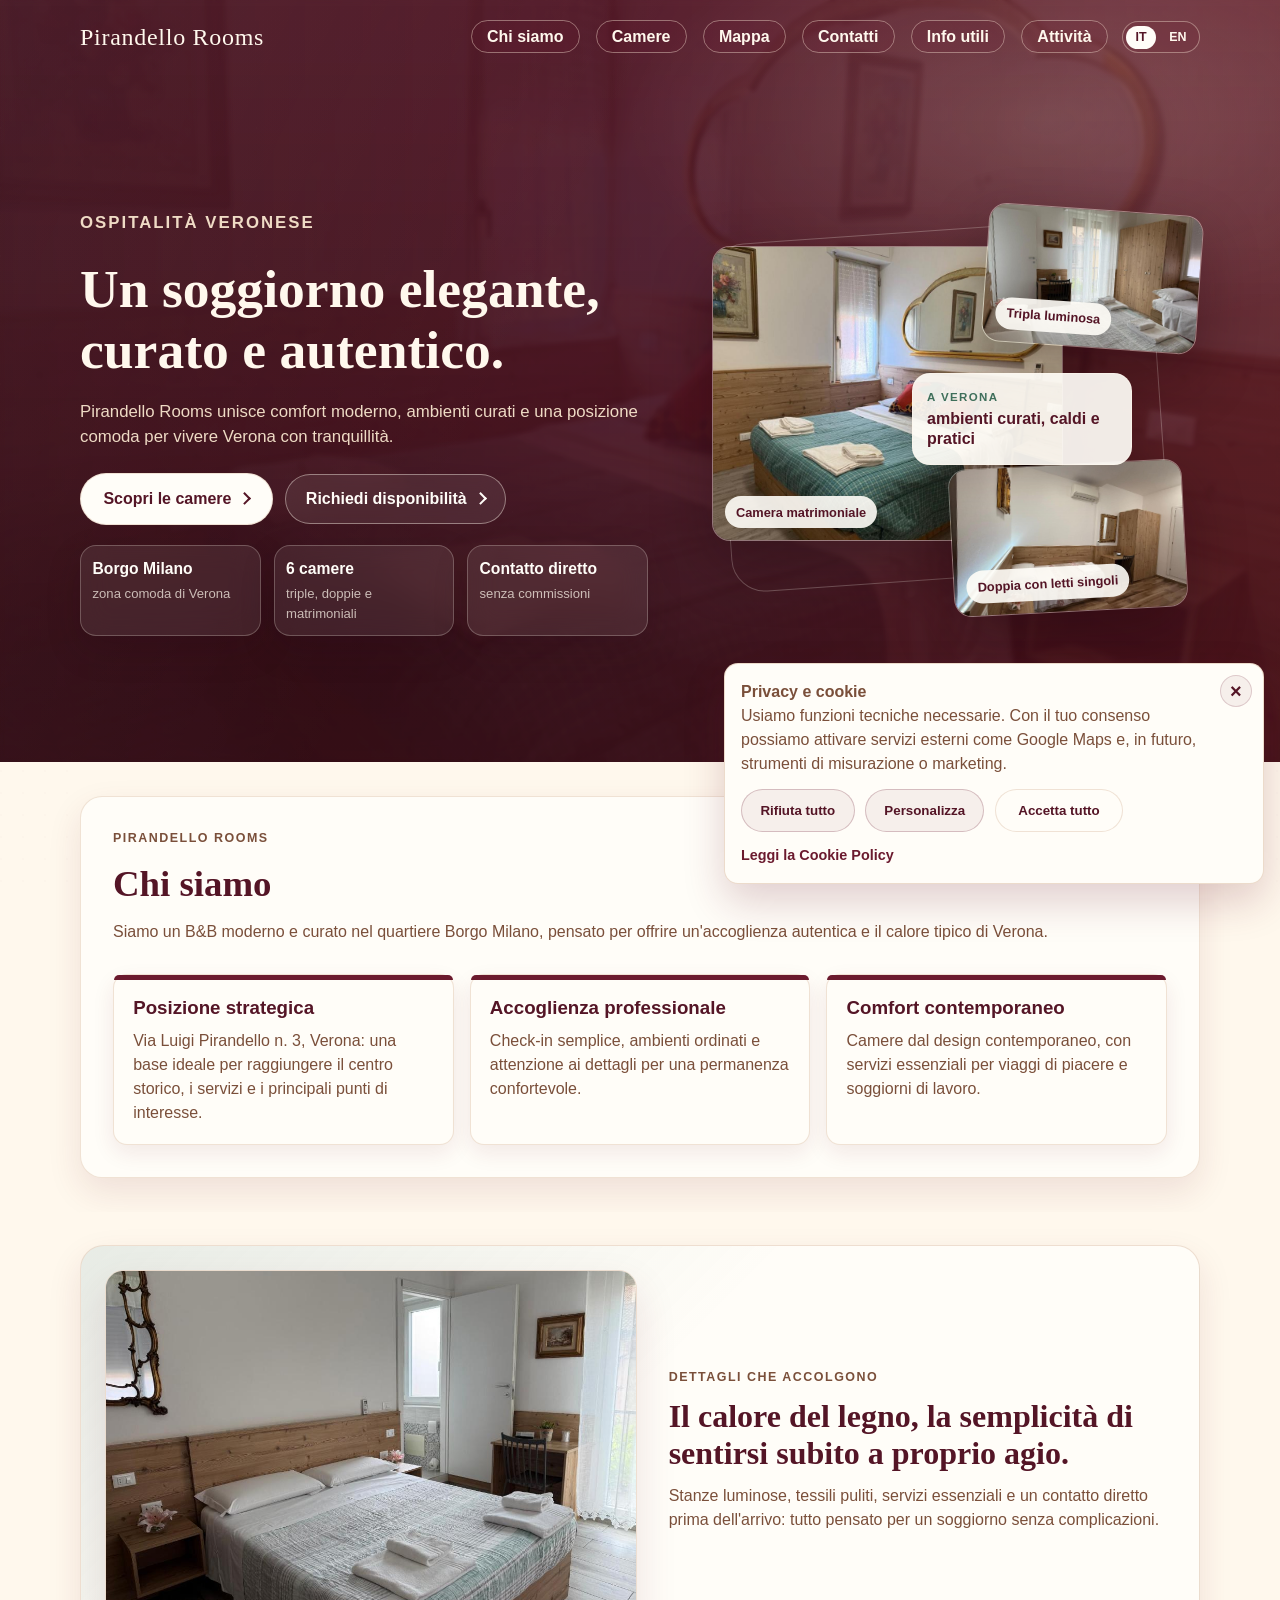
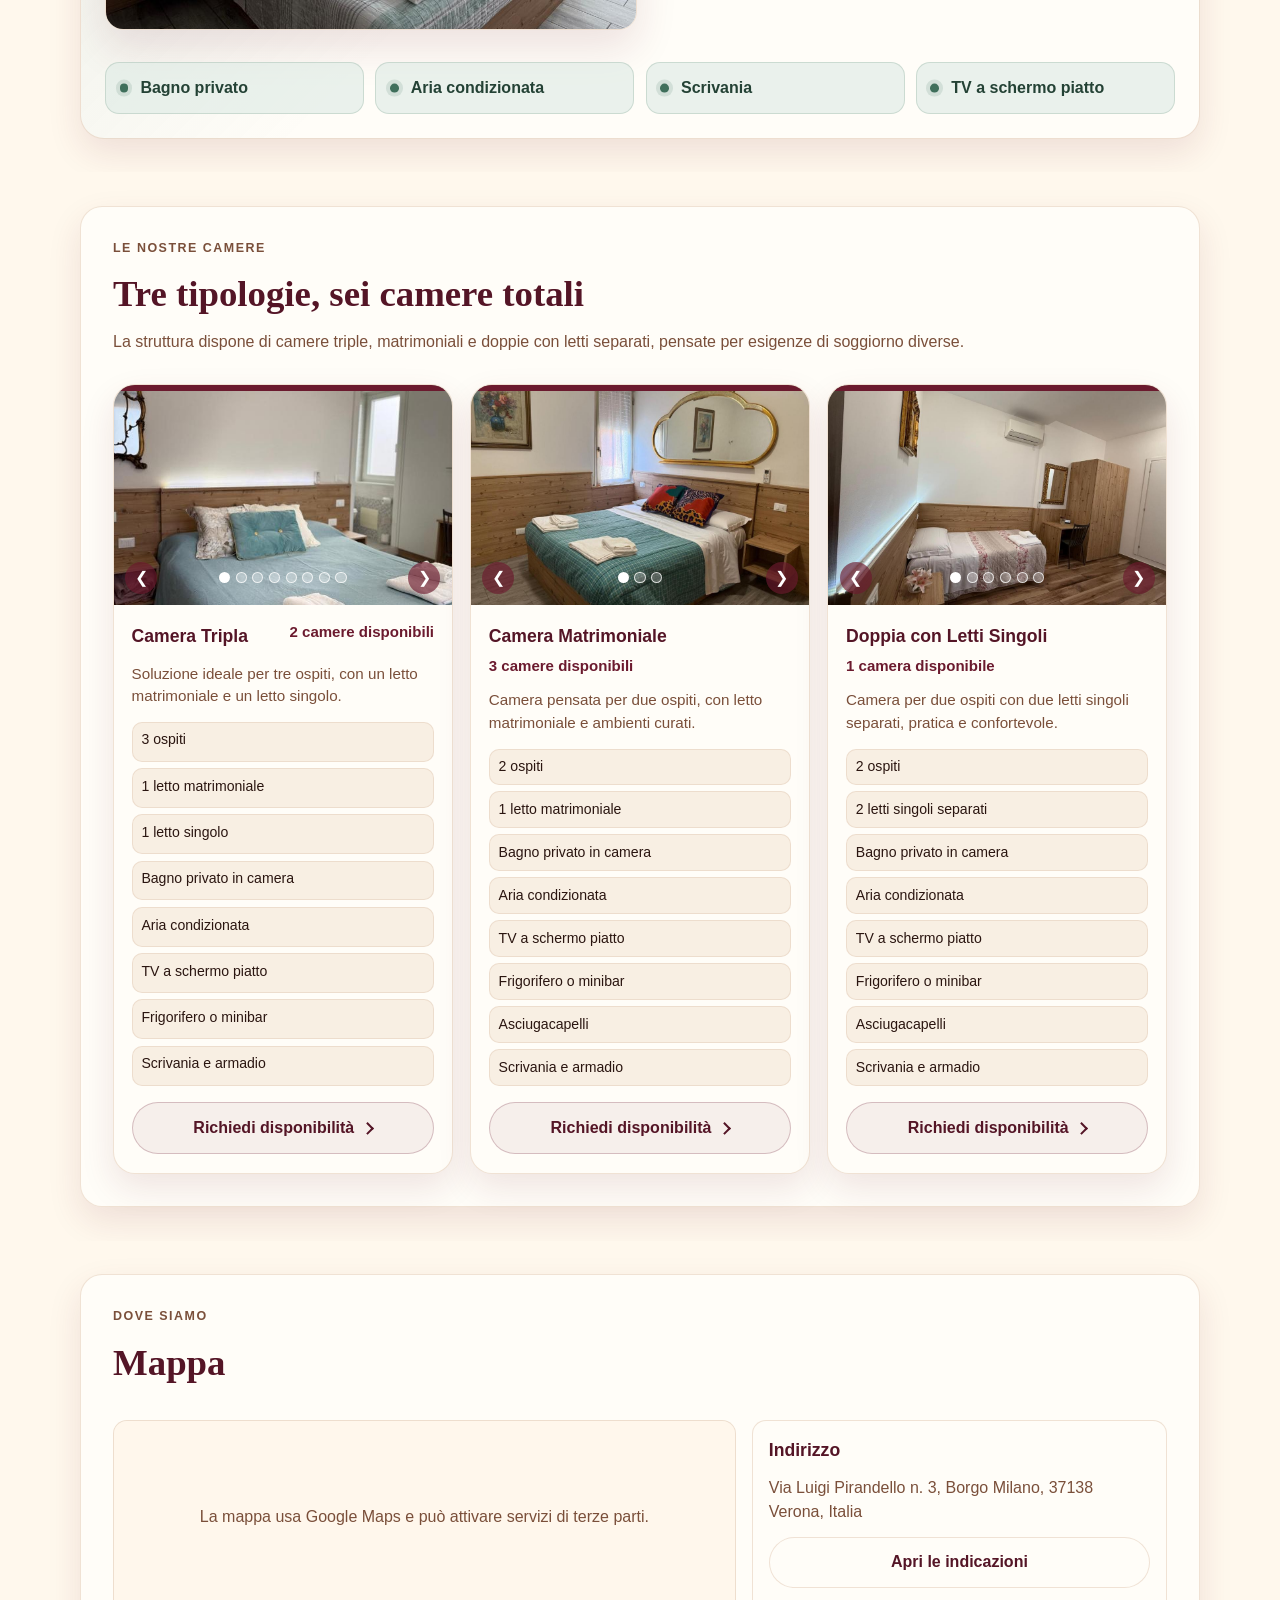
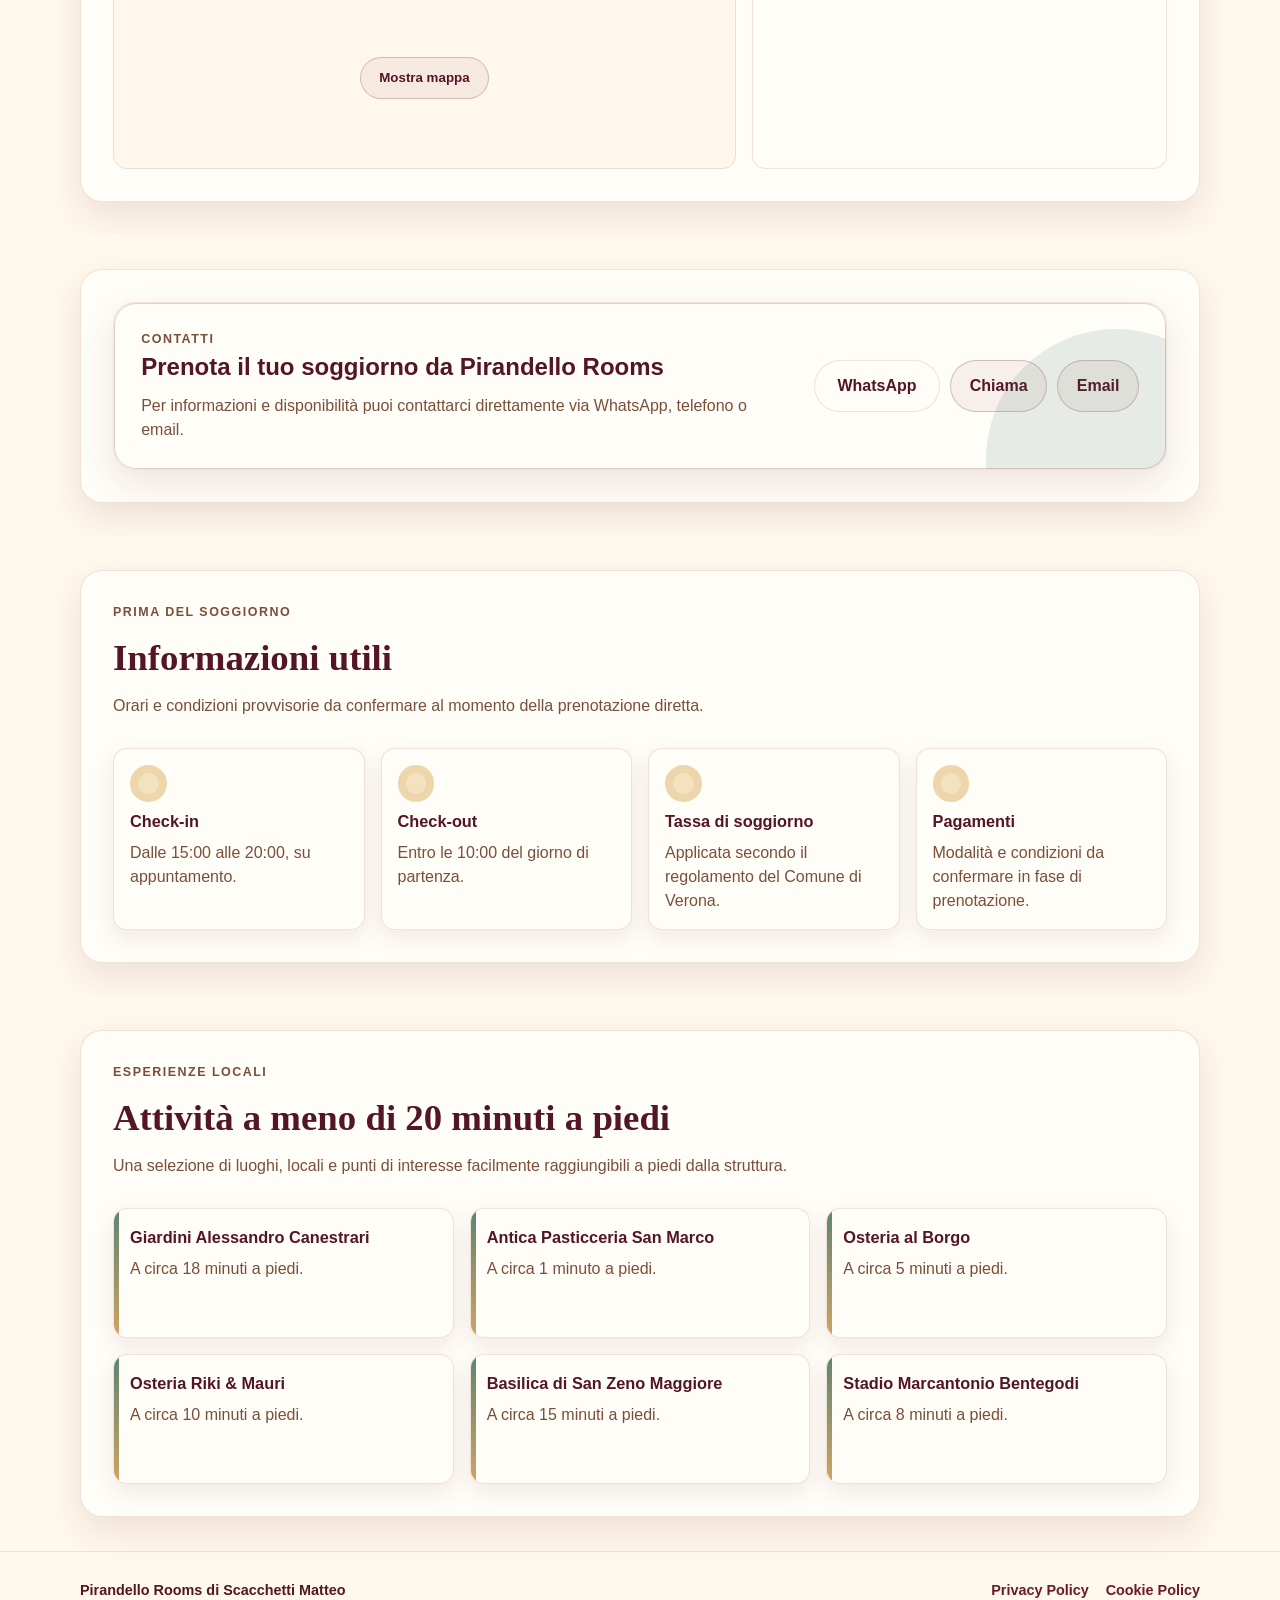
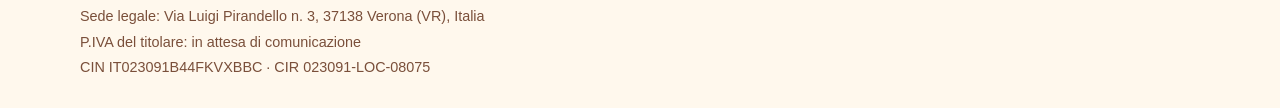
==== commit 1db27811: "aggiunta dati" ====
--- a/index.html
+++ b/index.html
@@ -40,7 +40,7 @@
       {
         "@context": "https://schema.org",
         "@type": "LodgingBusiness",
-        "name": "Pirandello Rooms",
+        "name": "Pirandello Rooms di Scacchetti Matteo",
         "description": "Camere triple, matrimoniali e doppie con letti singoli a Verona Borgo Milano.",
         "address": {
           "@type": "PostalAddress",
@@ -348,13 +348,12 @@
     <footer class="footer">
       <div class="container footer-content">
         <div class="footer-business">
-          <p>Ragione sociale: Pirandello Rooms S.r.l. (dato provvisorio)</p>
-          <p>Sede legale provvisoria: Via Luigi Pirandello n. 3, 37138 Verona (VR), Italia</p>
-          <p>CF 00000000000 · P.IVA 00000000000 · Capitale sociale Euro 10.000 i.v. (provvisorio)</p>
-          <p>CIN IT023091B400000000 · CIR 023091-LOC-00000 · REA VR-000000 (provvisori)</p>
+          <p>Pirandello Rooms di Scacchetti Matteo</p>
+          <p>Sede legale: Via Luigi Pirandello n. 3, 37138 Verona (VR), Italia</p>
+          <p>P.IVA del titolare: in attesa di comunicazione</p>
+          <p>CIN IT023091B44FKVXBBC · CIR 023091-LOC-08075</p>
         </div>
         <p class="footer-links">
-          <span data-i18n="footer.text">Dati societari provvisori in attesa di conferma ufficiale.</span>
           <a href="privacy.html">Privacy Policy</a>
           <a href="cookie-policy.html">Cookie Policy</a>
         </p>
--- a/styles.css
+++ b/styles.css
@@ -742,6 +742,7 @@
   width: 100%;
   height: 100%;
   position: relative;
+  touch-action: pan-y;
 }
 
 .slider-image {
@@ -776,6 +777,7 @@
   color: #fff;
   cursor: pointer;
   font-size: 1rem;
+  touch-action: manipulation;
   transition: background 0.2s ease;
 }
 
@@ -797,6 +799,7 @@
   background: rgba(255, 255, 255, 0.25);
   cursor: pointer;
   font: inherit;
+  touch-action: manipulation;
   transition: background 0.2s ease;
 }
 
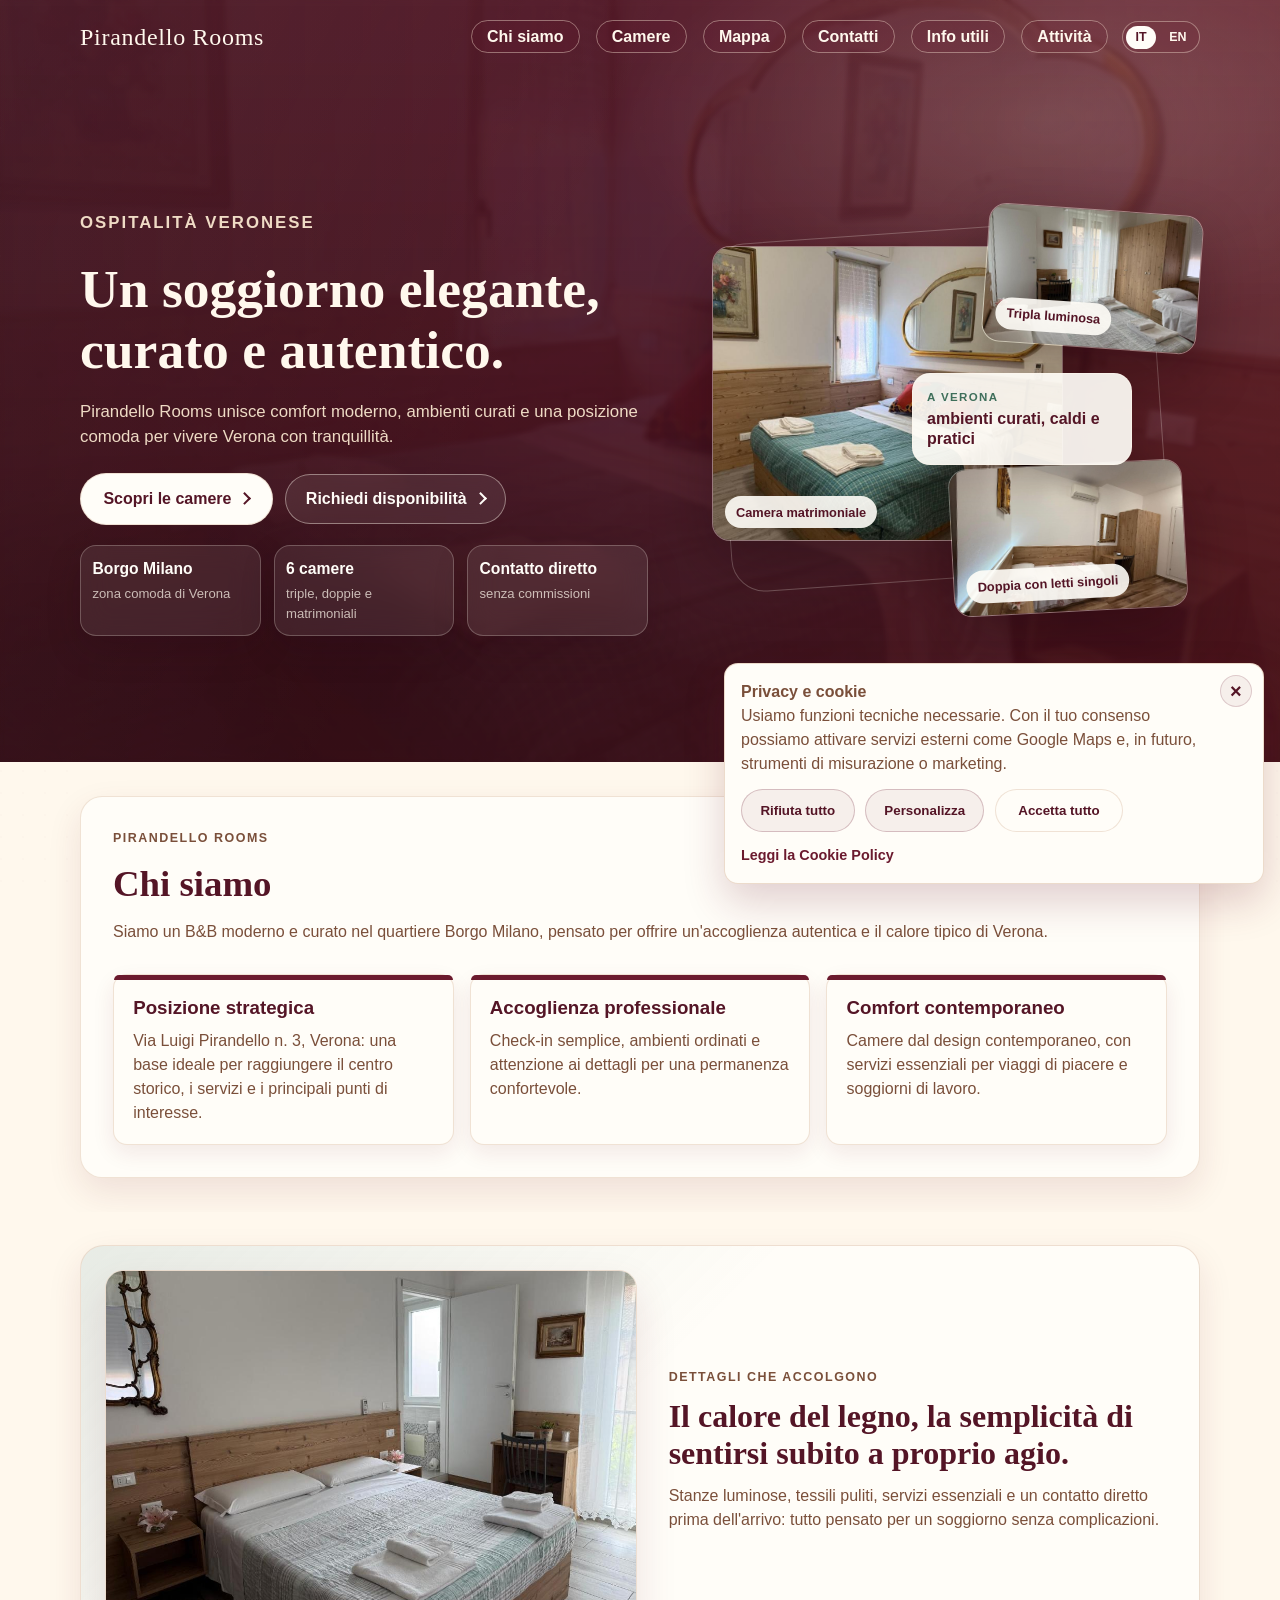
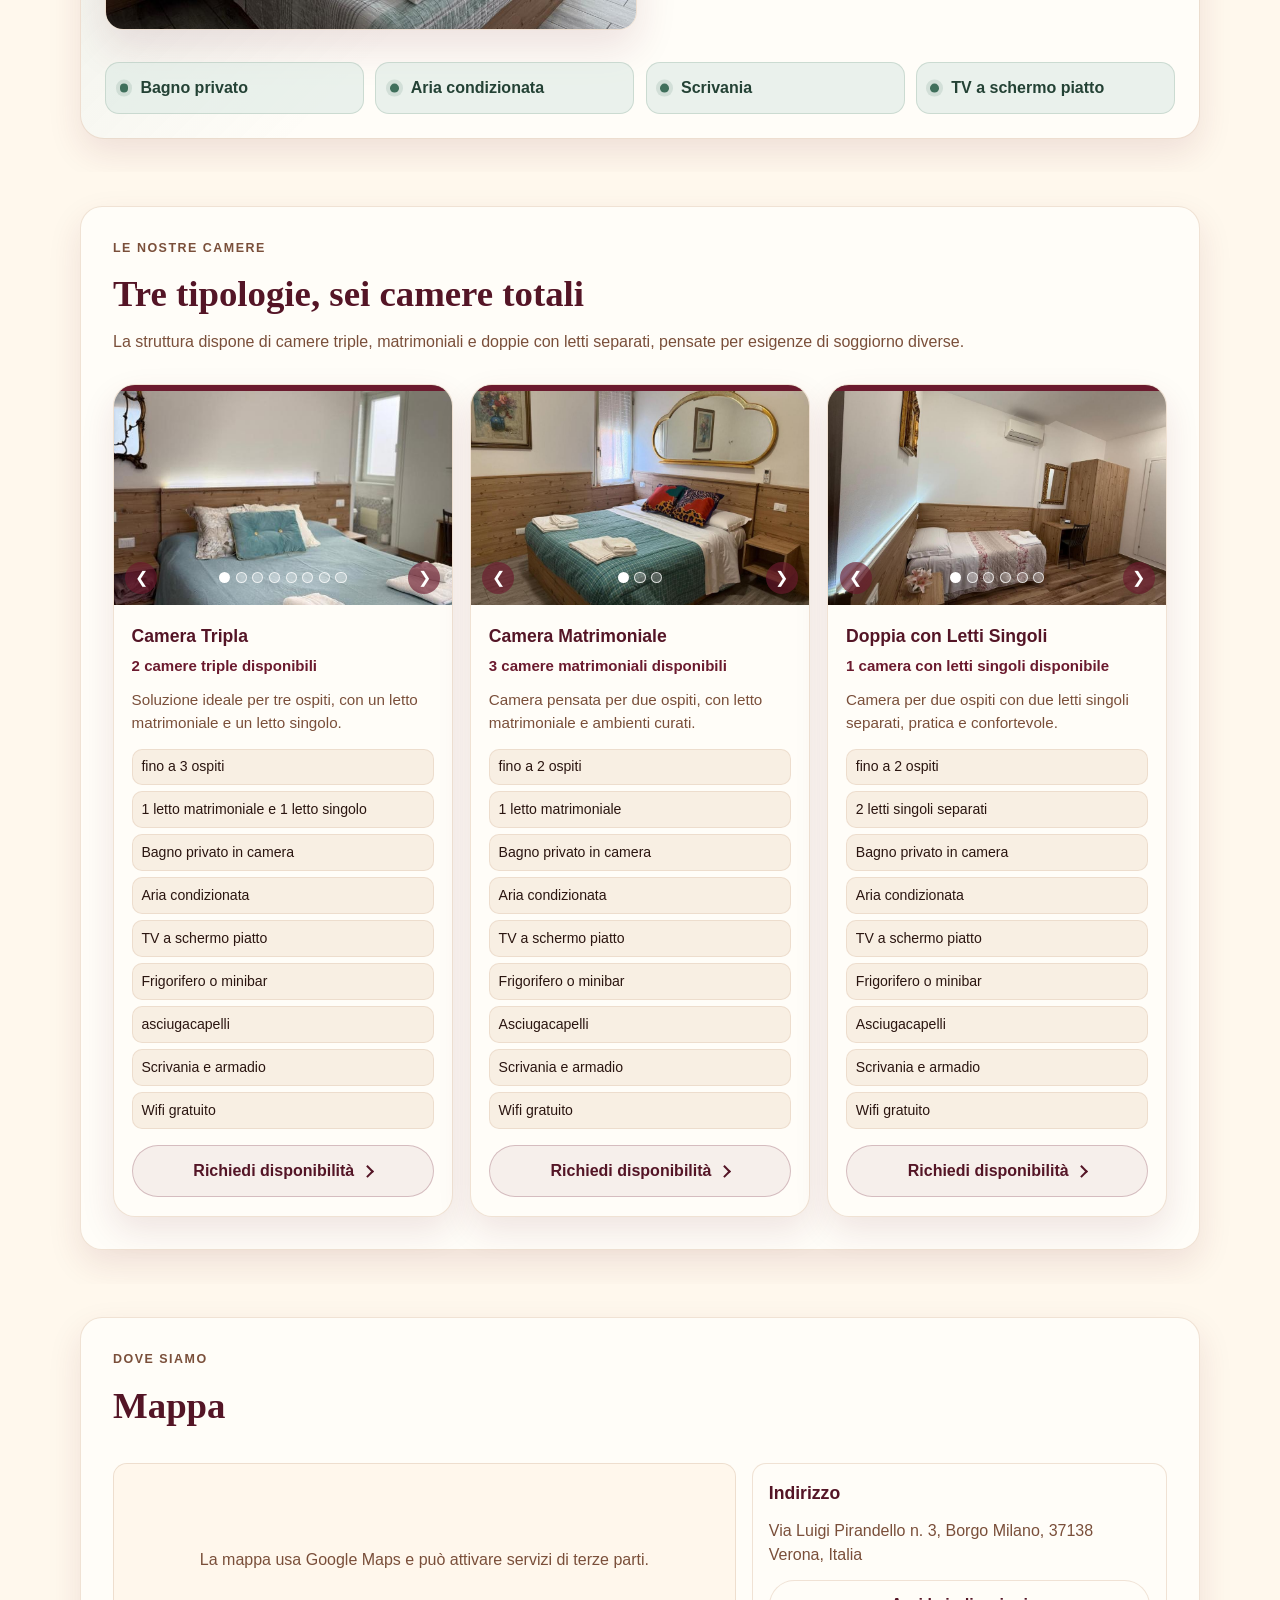
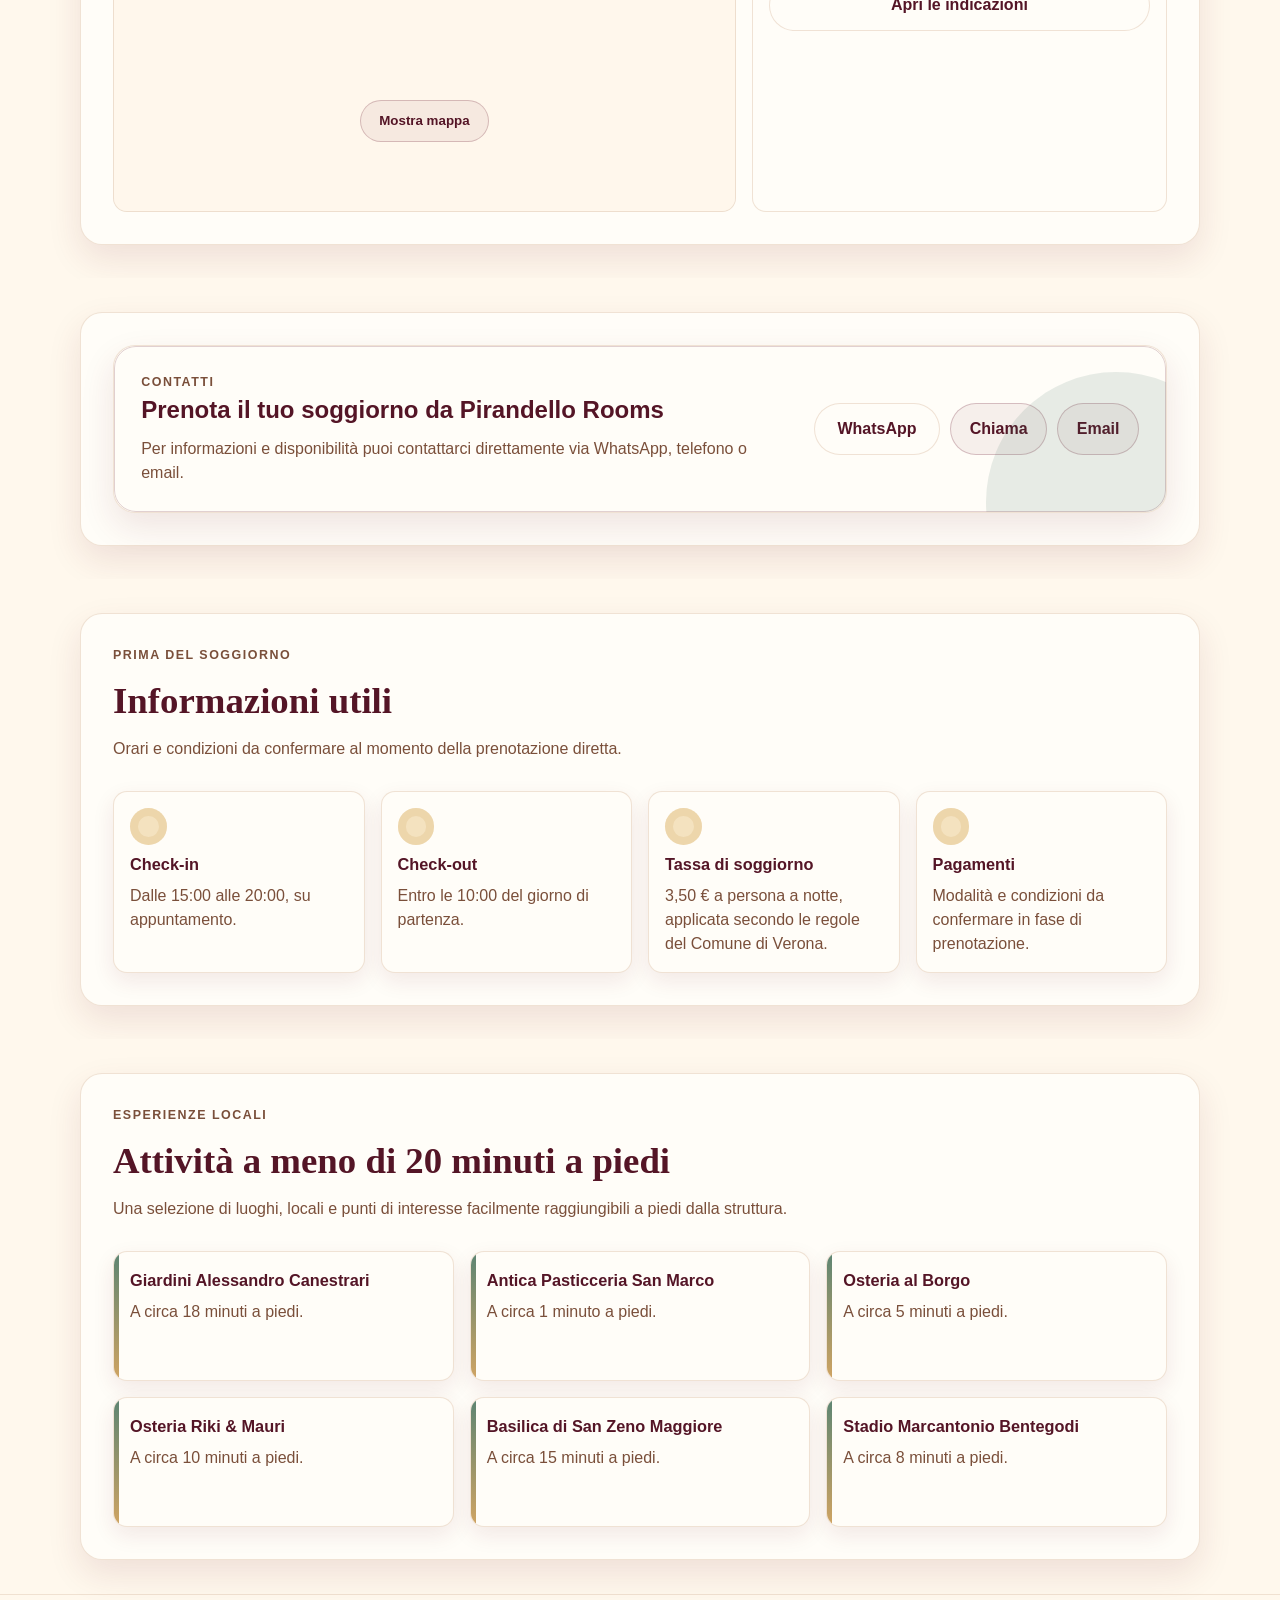
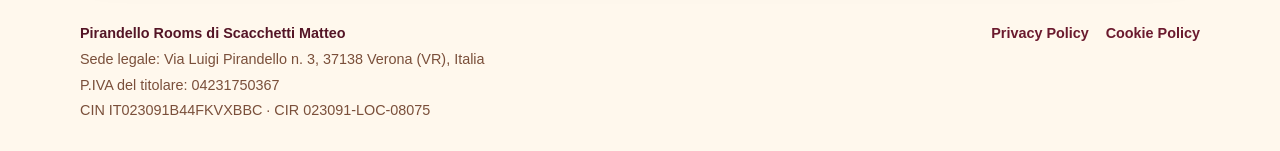
==== commit d42b533a: "terminati dati legali e sistemate traduzioni" ====
--- a/index.html
+++ b/index.html
@@ -282,7 +282,7 @@
             <p class="eyebrow" data-i18n="info.eyebrow">Prima del soggiorno</p>
             <h2 data-i18n="info.title">Informazioni utili</h2>
             <p data-i18n="info.text">
-              Orari e condizioni provvisorie da confermare al momento della prenotazione diretta.
+              Orari e condizioni da confermare al momento della prenotazione diretta.
             </p>
           </div>
           <div class="info-grid">
@@ -296,7 +296,7 @@
             </article>
             <article class="info-card">
               <h3 data-i18n="info.tax.title">Tassa di soggiorno</h3>
-              <p data-i18n="info.tax.text">Applicata secondo il regolamento del Comune di Verona.</p>
+              <p data-i18n="info.tax.text">3,50 € a persona a notte, applicata secondo le regole del Comune di Verona.</p>
             </article>
             <article class="info-card">
               <h3 data-i18n="info.payment.title">Pagamenti</h3>
@@ -350,7 +350,7 @@
         <div class="footer-business">
           <p>Pirandello Rooms di Scacchetti Matteo</p>
           <p>Sede legale: Via Luigi Pirandello n. 3, 37138 Verona (VR), Italia</p>
-          <p>P.IVA del titolare: in attesa di comunicazione</p>
+          <p>P.IVA del titolare: 04231750367</p>
           <p>CIN IT023091B44FKVXBBC · CIR 023091-LOC-08075</p>
         </div>
         <p class="footer-links">
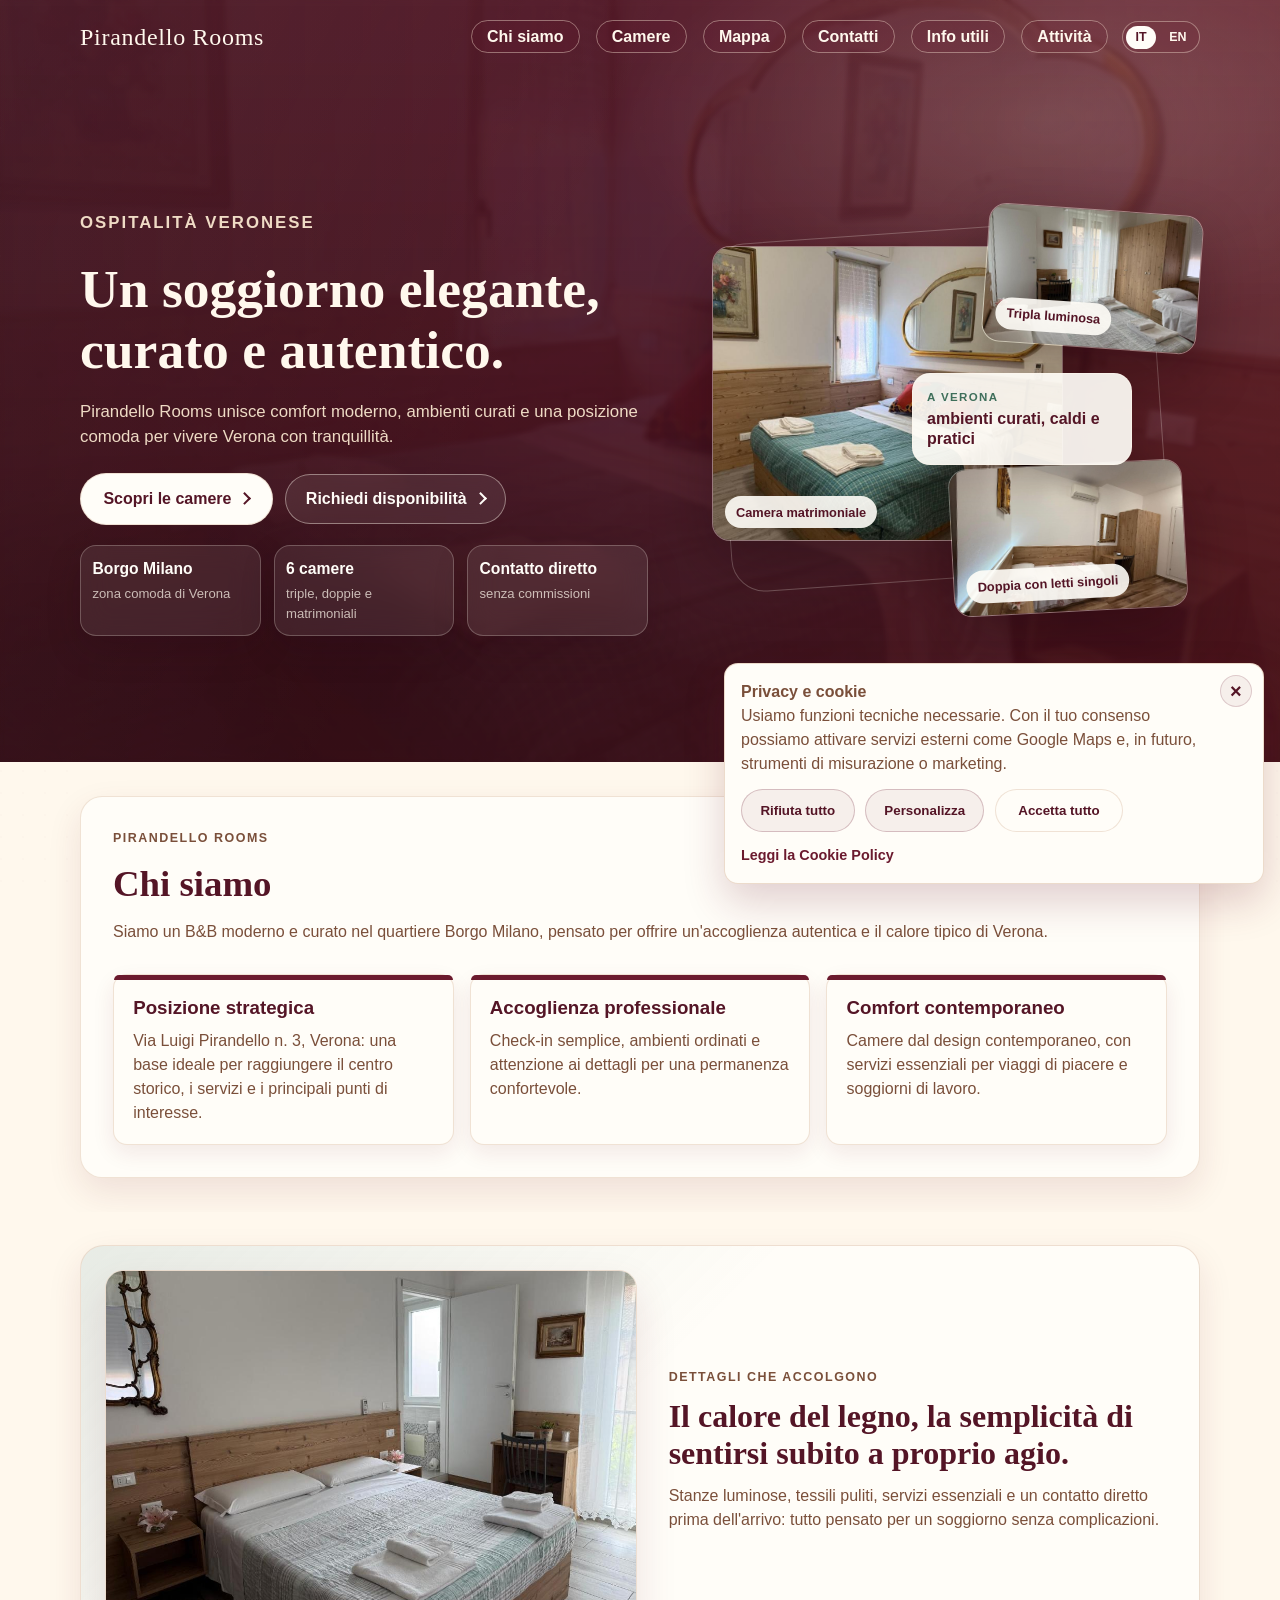
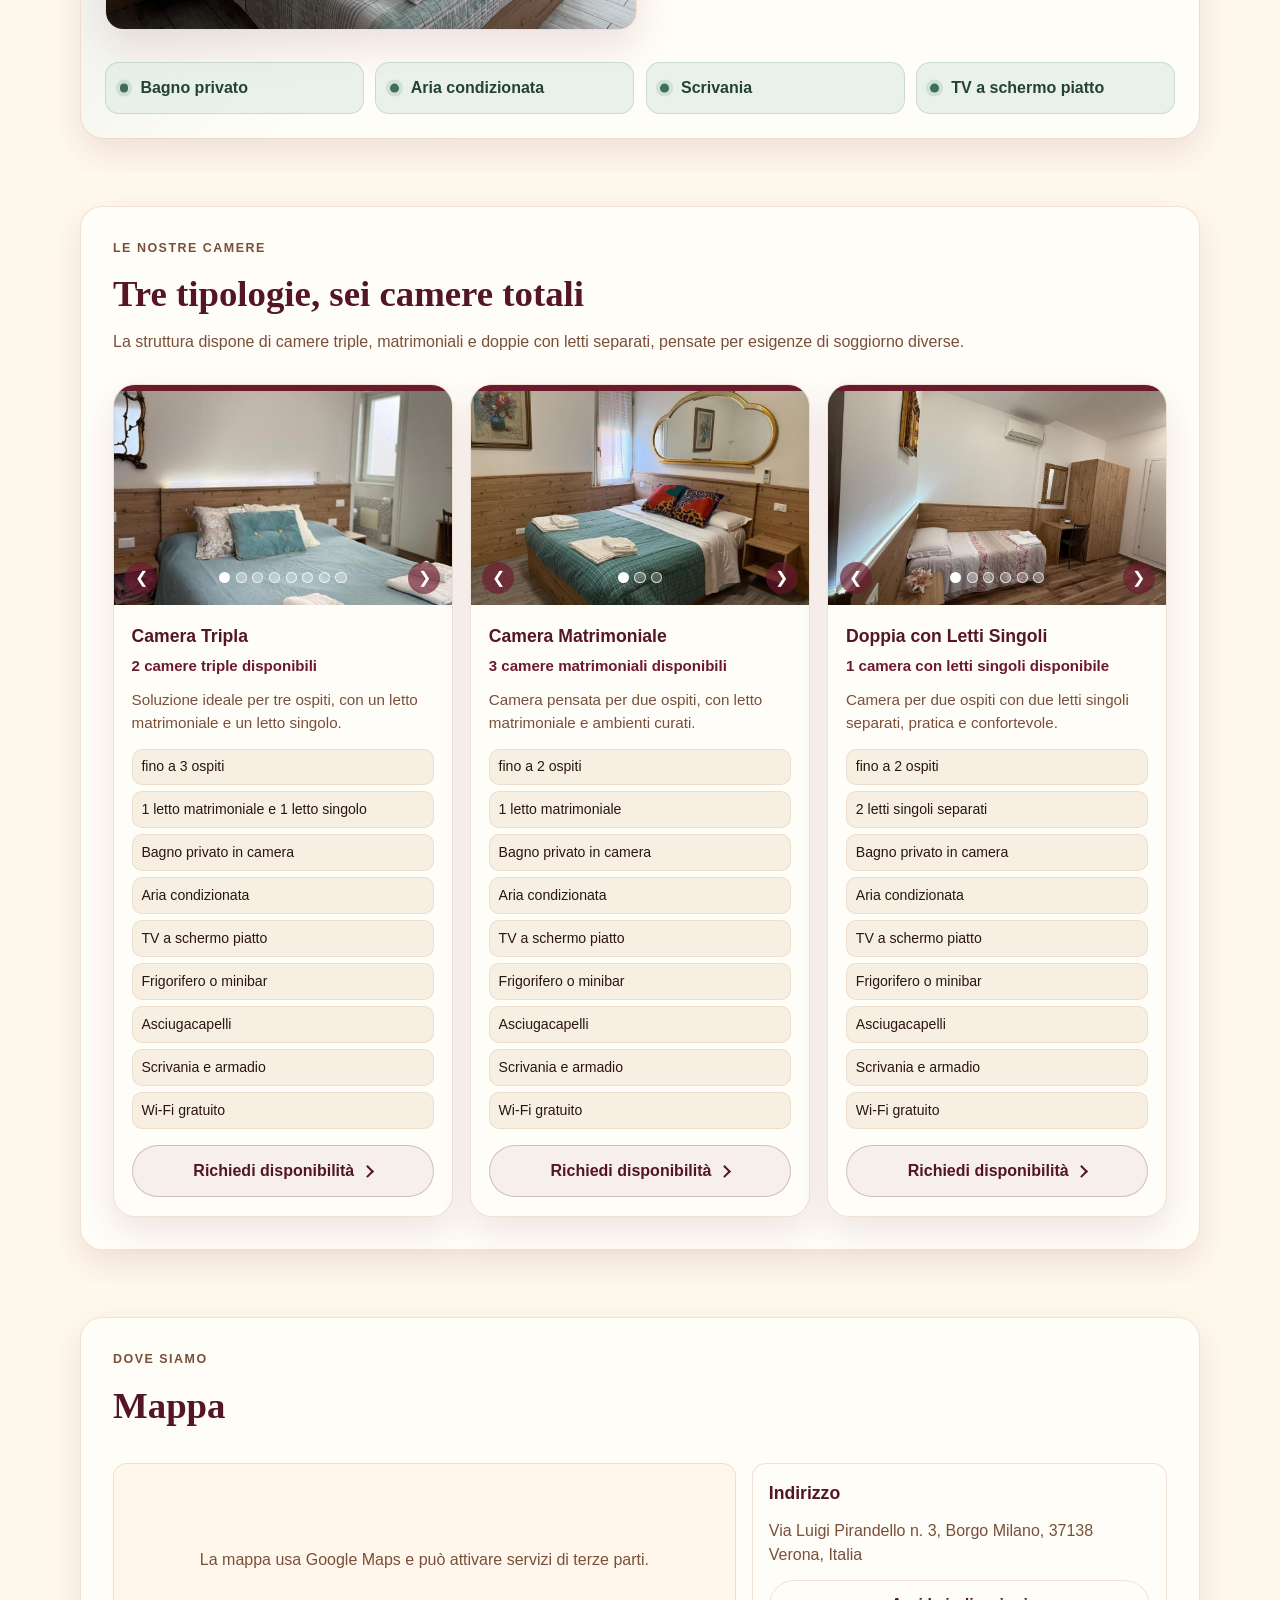
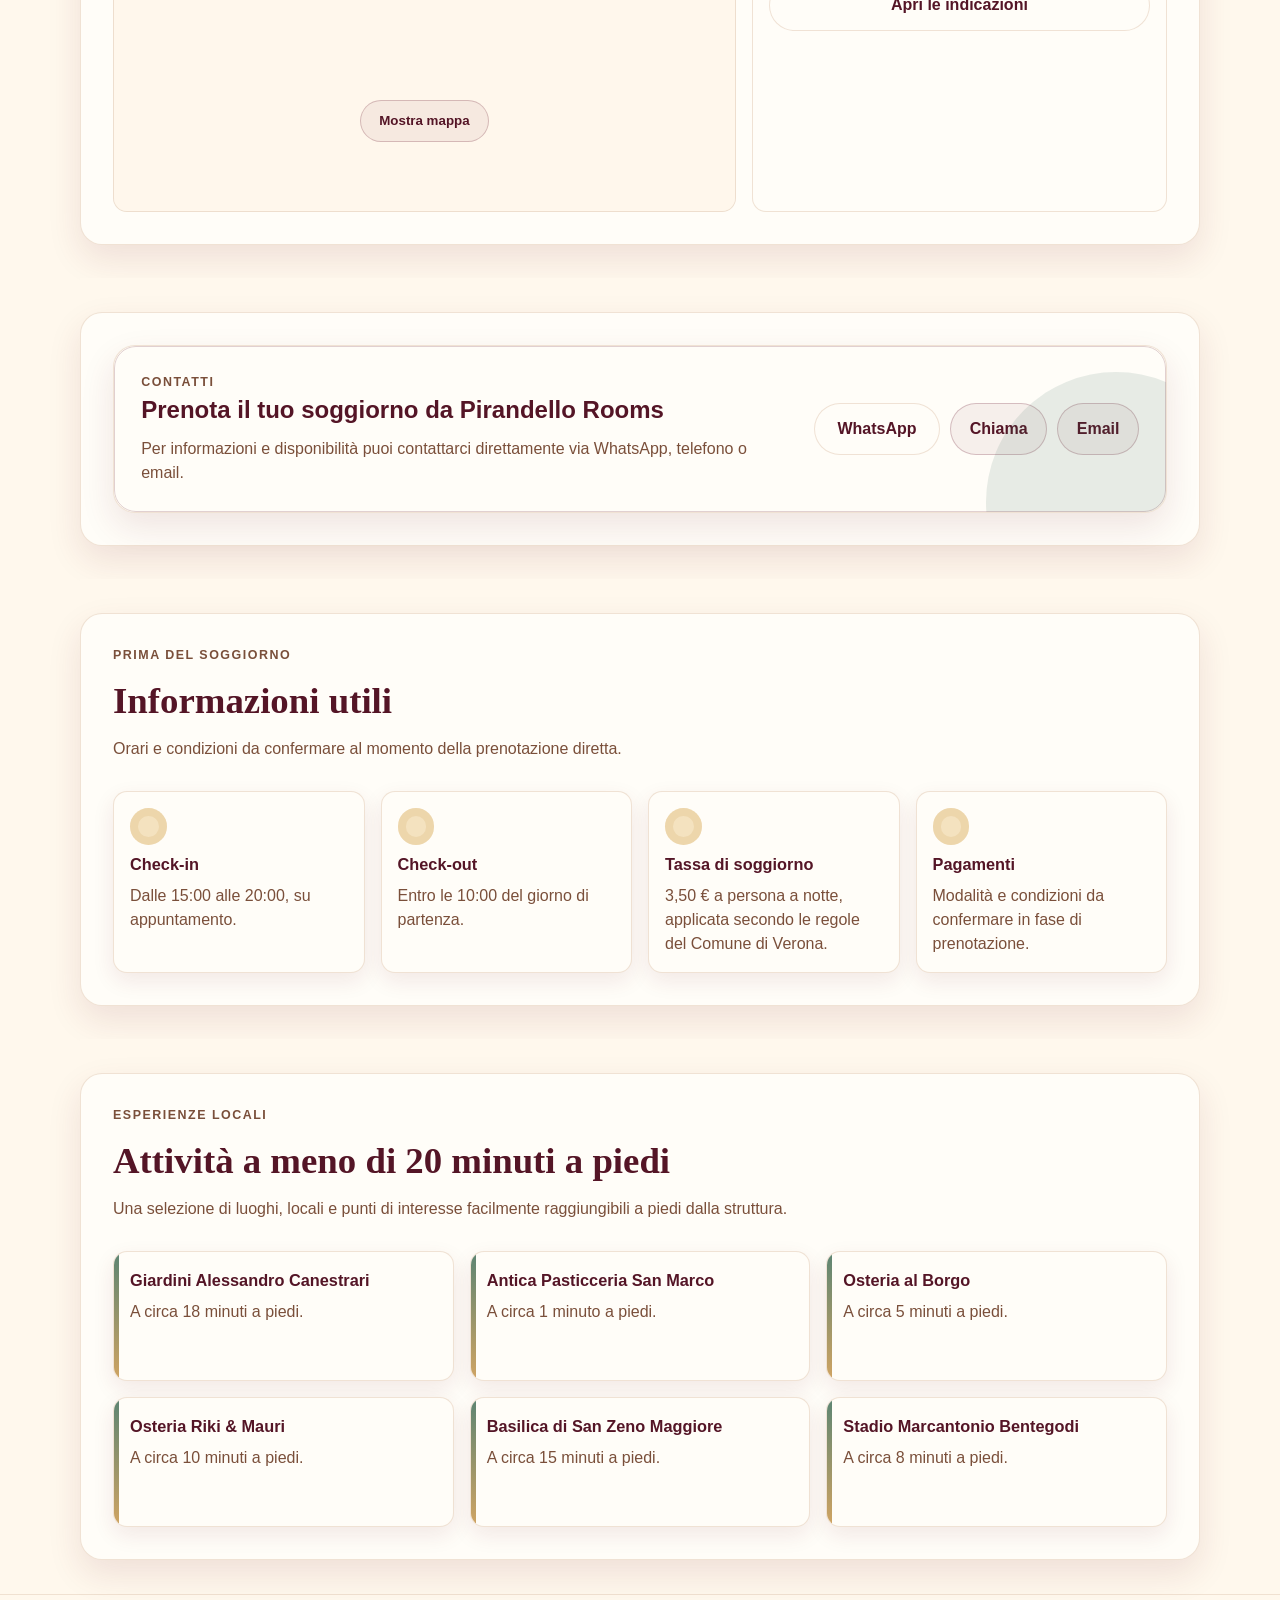
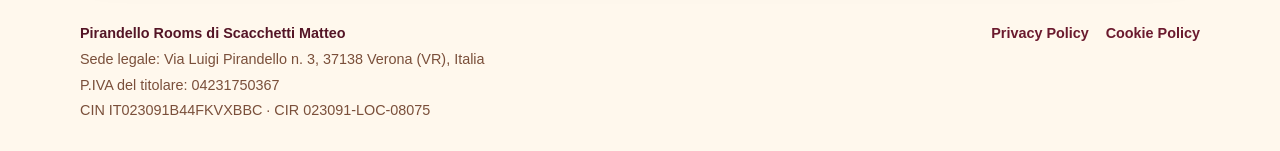
==== commit 420a6d7e: "traduzioni sistemate" ====
--- a/index.html
+++ b/index.html
@@ -89,6 +89,7 @@
             <a
               class="btn-ghost"
               href="https://wa.me/393349840378?text=Buongiorno%2C%20vorrei%20informazioni%20sulla%20disponibilit%C3%A0%20di%20Pirandello%20Rooms."
+              data-whatsapp-link
               target="_blank"
               rel="noopener noreferrer"
               data-i18n="hero.secondaryCta"
@@ -259,6 +260,7 @@
               <a
                 class="btn-primary"
                 href="https://wa.me/393349840378?text=Buongiorno%2C%20vorrei%20informazioni%20sulla%20disponibilit%C3%A0%20di%20Pirandello%20Rooms."
+                data-whatsapp-link
                 target="_blank"
                 rel="noopener noreferrer"
                 data-i18n="contacts.whatsapp"
@@ -348,14 +350,14 @@
     <footer class="footer">
       <div class="container footer-content">
         <div class="footer-business">
-          <p>Pirandello Rooms di Scacchetti Matteo</p>
-          <p>Sede legale: Via Luigi Pirandello n. 3, 37138 Verona (VR), Italia</p>
-          <p>P.IVA del titolare: 04231750367</p>
-          <p>CIN IT023091B44FKVXBBC · CIR 023091-LOC-08075</p>
+          <p data-i18n="footer.businessName">Pirandello Rooms di Scacchetti Matteo</p>
+          <p data-i18n="footer.registeredOffice">Sede legale: Via Luigi Pirandello n. 3, 37138 Verona (VR), Italia</p>
+          <p data-i18n="footer.vat">P.IVA del titolare: 04231750367</p>
+          <p data-i18n="footer.codes">CIN IT023091B44FKVXBBC · CIR 023091-LOC-08075</p>
         </div>
         <p class="footer-links">
-          <a href="privacy.html">Privacy Policy</a>
-          <a href="cookie-policy.html">Cookie Policy</a>
+          <a href="privacy.html" data-i18n="footer.privacy" data-lang-href="privacy.html">Privacy Policy</a>
+          <a href="cookie-policy.html" data-i18n="footer.cookie" data-lang-href="cookie-policy.html">Cookie Policy</a>
         </p>
       </div>
     </footer>
@@ -381,7 +383,7 @@
         <button class="btn-secondary" type="button" data-cookie-customize data-i18n="cookie.customize">Personalizza</button>
         <button class="btn-primary" type="button" data-cookie-accept data-i18n="cookie.accept">Accetta tutto</button>
       </div>
-      <a href="cookie-policy.html" data-i18n="cookie.policy">Leggi la Cookie Policy</a>
+      <a href="cookie-policy.html" data-i18n="cookie.policy" data-lang-href="cookie-policy.html">Leggi la Cookie Policy</a>
     </div>
 
     <div class="cookie-modal" id="cookieModal" hidden role="dialog" aria-modal="true" aria-labelledby="cookieModalTitle">
--- a/styles.css
+++ b/styles.css
@@ -1350,6 +1350,10 @@
   line-height: 1.65;
 }
 
+.legal-shell[hidden] {
+  display: none !important;
+}
+
 .legal-shell h1,
 .legal-shell h2 {
   color: var(--bordeaux-dark);
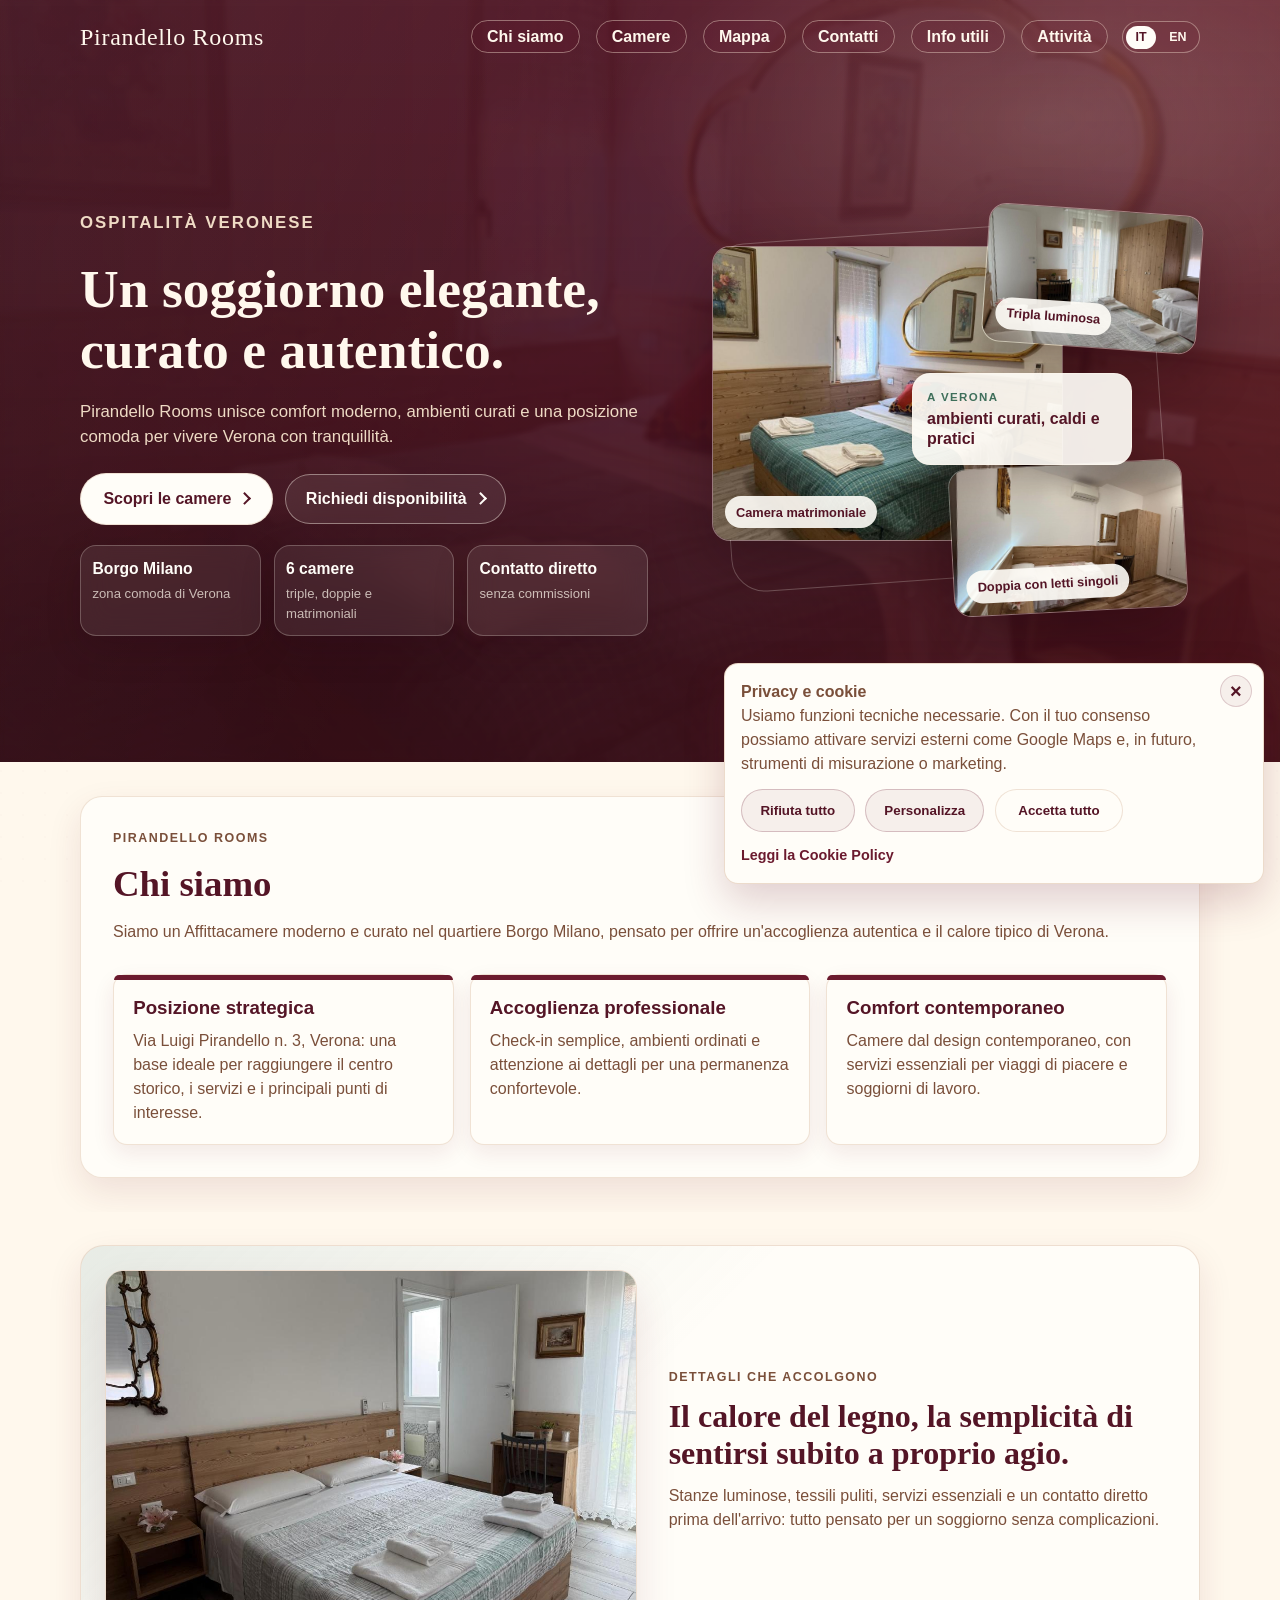
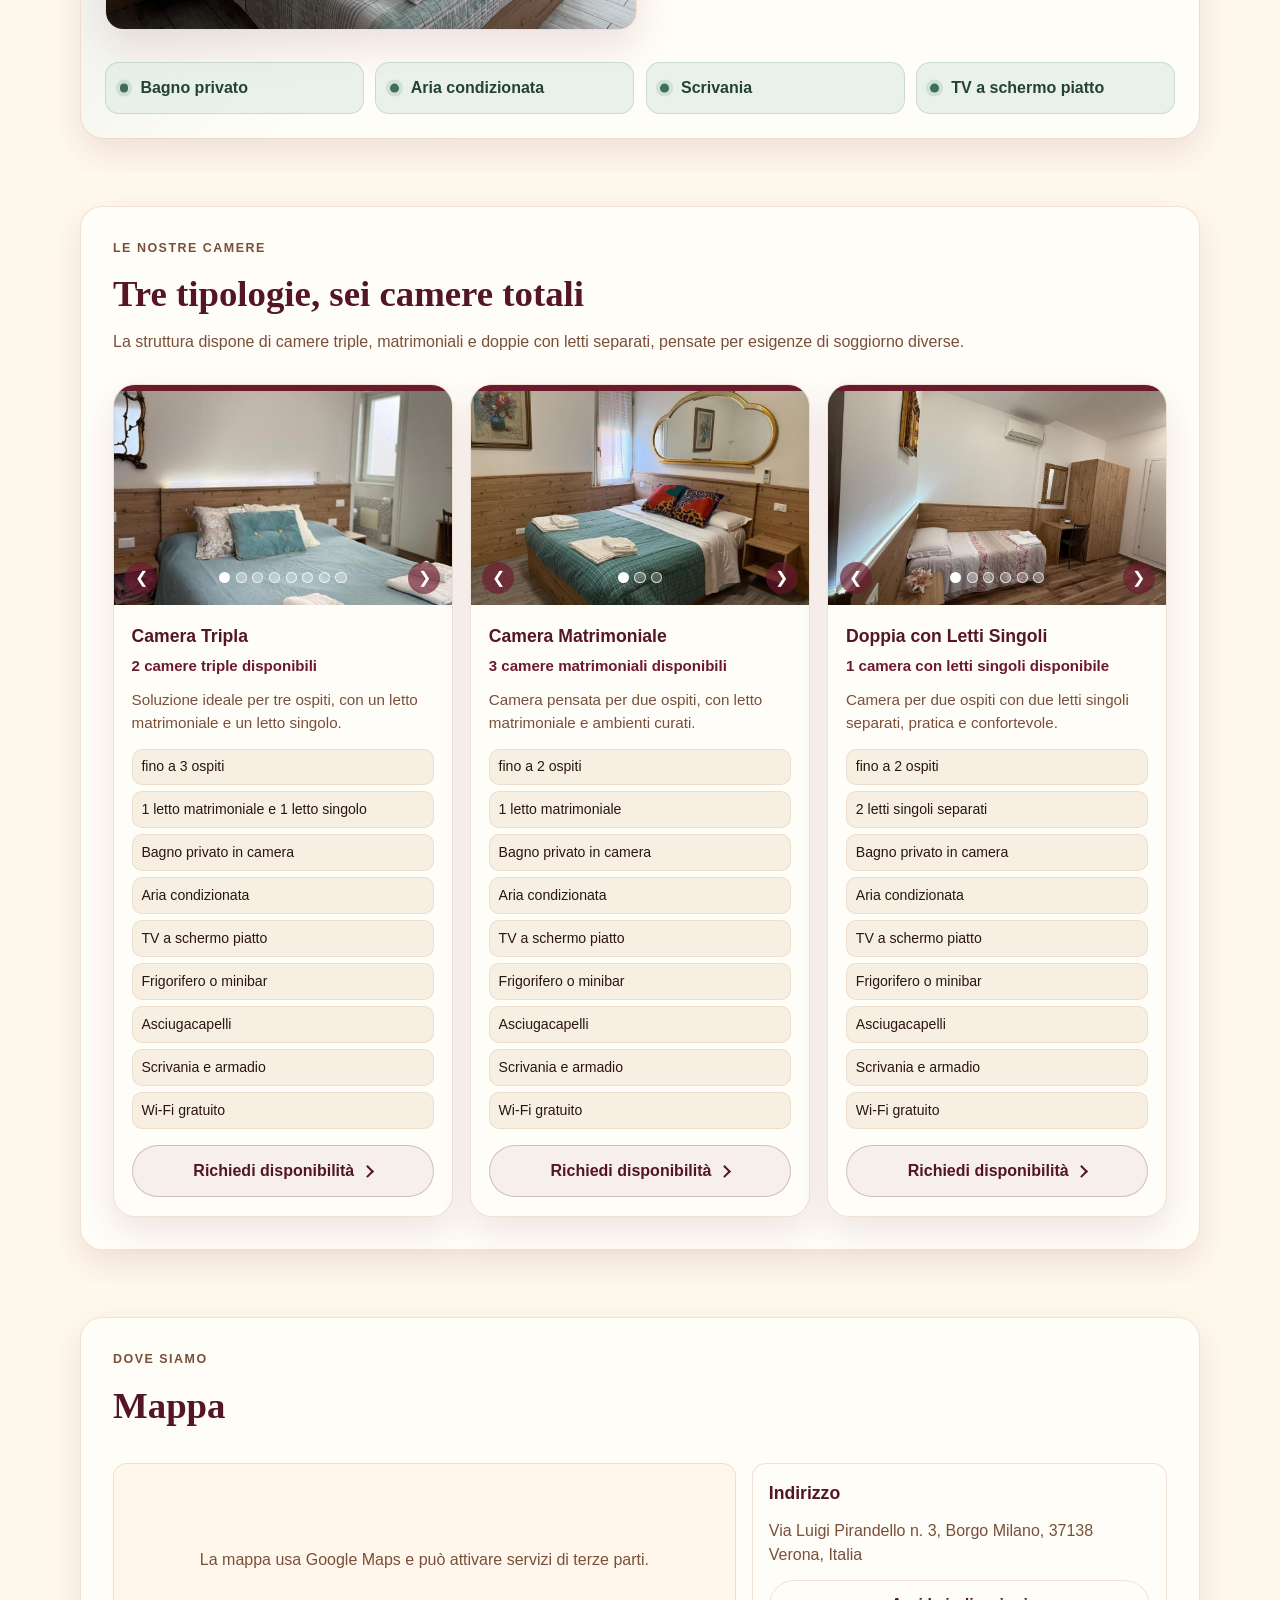
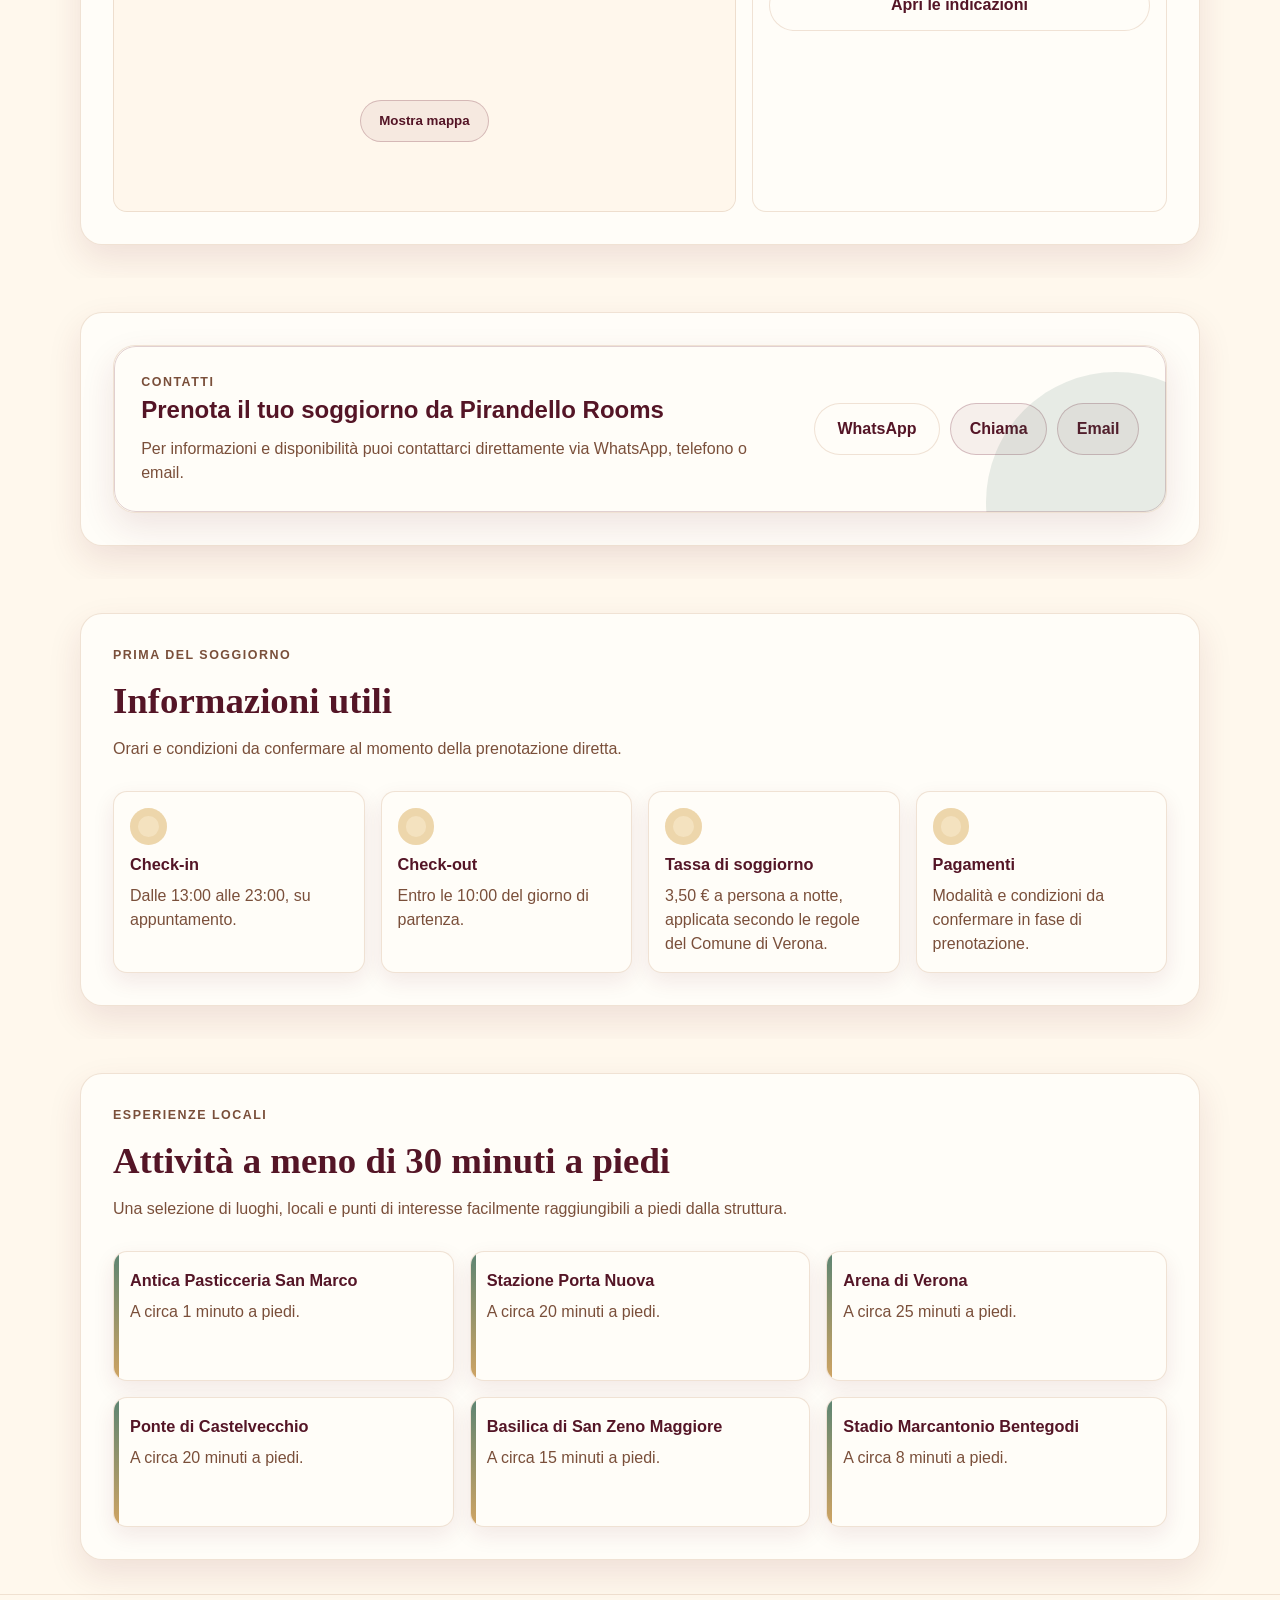
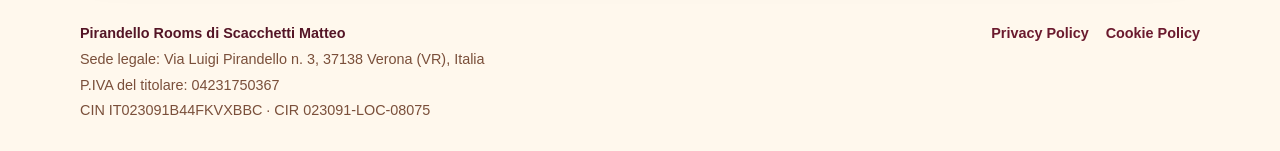
==== commit 4ee66ff4: "sito finito 01" ====
--- a/index.html
+++ b/index.html
@@ -12,9 +12,10 @@
     <meta name="theme-color" content="#6b1a2e" />
     <meta name="author" content="Pirandello Rooms" />
     <link rel="icon" href="assets/favicon.svg" type="image/svg+xml" />
-    <link rel="alternate" hreflang="it" href="index.html?lang=it" />
-    <link rel="alternate" hreflang="en" href="index.html?lang=en" />
-    <link rel="alternate" hreflang="x-default" href="index.html" />
+    <link rel="alternate" hreflang="it" href="https://www.pirandellorooms.it/index.html?lang=it" />
+    <link rel="alternate" hreflang="en" href="https://www.pirandellorooms.it/index.html?lang=en" />
+    <link rel="alternate" hreflang="x-default" href="https://www.pirandellorooms.it/index.html" />
+    <link rel="canonical" href="https://www.pirandellorooms.it/" />
     <meta property="og:type" content="website" />
     <meta property="og:locale" content="it_IT" />
     <meta property="og:title" content="Pirandello Rooms Verona" />
@@ -22,8 +23,8 @@
       property="og:description"
       content="Camere curate a Verona Borgo Milano: contatto diretto via WhatsApp, telefono o email."
     />
-    <meta property="og:image" content="assets/camere/tripla/camera-tripla-01.jpg" />
-    <meta property="og:url" content="/" />
+    <meta property="og:image" content="https://www.pirandellorooms.it/assets/camere/tripla/camera-tripla-01.jpg" />
+    <meta property="og:url" content="https://www.pirandellorooms.it/" />
     <meta name="twitter:card" content="summary_large_image" />
     <link rel="stylesheet" href="styles.css" />
     <script>
@@ -51,8 +52,8 @@
         },
         "telephone": "+393349840378",
         "email": "scacchetti.matteo99@gmail.com",
-        "url": "/",
-        "image": "assets/camere/tripla/camera-tripla-01.jpg"
+        "url": "https://www.pirandellorooms.it/",
+        "image": "https://www.pirandellorooms.it/assets/camere/tripla/camera-tripla-01.jpg"
       }
     </script>
   </head>
@@ -69,7 +70,7 @@
             <li><a href="#info-utili" data-i18n="nav.info">Info utili</a></li>
             <li><a href="#attivita" data-i18n="nav.activities">Attività</a></li>
           </ul>
-          <div class="language-switcher" aria-label="Seleziona lingua">
+          <div class="language-switcher" aria-label="Seleziona lingua" data-a11y-label="languageSwitcher">
             <button class="lang-btn active" type="button" data-lang-toggle="it" aria-pressed="true">IT</button>
             <button class="lang-btn" type="button" data-lang-toggle="en" aria-pressed="false">EN</button>
           </div>
@@ -96,7 +97,7 @@
               >Richiedi disponibilità</a
             >
           </div>
-          <dl class="hero-highlights" aria-label="Punti di forza">
+          <dl class="hero-highlights" aria-label="Punti di forza" data-a11y-label="heroHighlights">
             <div>
               <dt data-i18n="hero.highlight1.value">Borgo Milano</dt>
               <dd data-i18n="hero.highlight1.label">zona comoda di Verona</dd>
@@ -112,7 +113,7 @@
           </dl>
         </div>
 
-        <div class="hero-visual" aria-label="Anteprima fotografica delle camere">
+        <div class="hero-visual" aria-label="Anteprima fotografica delle camere" data-a11y-label="heroVisual">
           <figure class="hero-photo hero-photo-main">
             <img src="assets/camere/matrimoniale/camera-matrimoniale-01.jpg" alt="Camera matrimoniale con letto preparato e specchio dorato" />
             <figcaption data-i18n="hero.photoMain">Camera matrimoniale</figcaption>
@@ -184,7 +185,7 @@
               dell'arrivo: tutto pensato per un soggiorno senza complicazioni.
             </p>
           </div>
-          <ul class="comfort-list" aria-label="Servizi principali">
+          <ul class="comfort-list" aria-label="Servizi principali" data-a11y-label="comfortList">
             <li data-i18n="story.item1">Bagno privato</li>
             <li data-i18n="story.item2">Aria condizionata</li>
             <li data-i18n="story.item3">Scrivania</li>
@@ -312,27 +313,27 @@
         <div class="section-shell">
           <div class="section-header">
             <p class="eyebrow" data-i18n="activities.eyebrow">Esperienze locali</p>
-            <h2 data-i18n="activities.title">Attività a meno di 20 minuti a piedi</h2>
+            <h2 data-i18n="activities.title">Attività a meno di 30 minuti a piedi</h2>
             <p data-i18n="activities.text">
               Una selezione di luoghi e attrazioni facilmente raggiungibili dalla struttura.
             </p>
           </div>
           <div class="activity-grid">
             <article class="activity-card">
-              <h3>Giardini Alessandro Canestrari</h3>
-              <p data-i18n="activities.canestrari">A circa 18 minuti a piedi.</p>
-            </article>
-            <article class="activity-card">
               <h3>Antica Pasticceria San Marco</h3>
               <p data-i18n="activities.sanmarco">A circa 1 minuto a piedi.</p>
             </article>
             <article class="activity-card">
-              <h3>Osteria al Borgo</h3>
-              <p data-i18n="activities.borgo">A circa 5 minuti a piedi.</p>
-            </article>
-            <article class="activity-card">
-              <h3>Osteria Riki &amp; Mauri</h3>
-              <p data-i18n="activities.rikimauri">A circa 10 minuti a piedi.</p>
+              <h3>Stazione Porta Nuova</h3>
+              <p data-i18n="activities.stazioneportanuova">A circa 20 minuti a piedi.</p>
+            </article>
+            <article class="activity-card">
+              <h3>Arena di Verona</h3>
+              <p data-i18n="activities.arena">A circa 25 minuti a piedi.</p>
+            </article>
+            <article class="activity-card">
+              <h3>Ponte di Castelvecchio</h3>
+              <p data-i18n="activities.pontedicastelvecchio">A circa 20 minuti a piedi.</p>
             </article>
             <article class="activity-card">
               <h3>Basilica di San Zeno Maggiore</h3>
@@ -368,6 +369,7 @@
         type="button"
         data-cookie-close
         aria-label="Chiudi e mantieni solo cookie necessari"
+        data-a11y-label="cookieClose"
       >
         ×
       </button>
@@ -388,7 +390,7 @@
 
     <div class="cookie-modal" id="cookieModal" hidden role="dialog" aria-modal="true" aria-labelledby="cookieModalTitle">
       <div class="cookie-modal-panel">
-        <button class="cookie-close" type="button" data-cookie-modal-close aria-label="Chiudi preferenze cookie">×</button>
+        <button class="cookie-close" type="button" data-cookie-modal-close data-a11y-label="cookieModalClose" aria-label="Chiudi preferenze cookie">×</button>
         <div class="cookie-modal-header">
           <p class="eyebrow" data-i18n="cookie.preferencesEyebrow">Centro preferenze</p>
           <h2 id="cookieModalTitle" data-i18n="cookie.preferencesTitle">Gestisci le preferenze cookie</h2>
--- a/styles.css
+++ b/styles.css
@@ -1590,17 +1590,76 @@
 
   .cookie-banner {
     right: 0.75rem;
-    bottom: 0.75rem;
-    width: calc(100vw - 1.5rem);
+    bottom: calc(1rem + env(safe-area-inset-bottom));
+    left: 0.75rem;
+    width: auto;
+    max-height: min(70dvh, calc(100dvh - 6rem));
+    overflow: auto;
+    grid-template-columns: minmax(0, 1fr) auto;
+    align-items: start;
+    gap: 0.65rem;
+    padding: 0.8rem 0.85rem;
+    overscroll-behavior: contain;
+  }
+
+  .cookie-banner .cookie-close {
+    position: static;
+    grid-column: 2;
+    grid-row: 1;
+    justify-self: end;
+    width: 2.35rem;
+    height: 2.35rem;
+    margin: -0.2rem -0.15rem 0 0.35rem;
+  }
+
+  .cookie-banner > div:first-of-type {
+    grid-column: 1;
+    grid-row: 1;
+    min-width: 0;
+  }
+
+  .cookie-banner > a,
+  .cookie-actions {
+    grid-column: 1 / -1;
+  }
+
+  .cookie-banner p {
+    font-size: 0.92rem;
+    line-height: 1.35;
+  }
+
+  .cookie-banner > a {
+    font-size: 0.84rem;
+  }
+
+  .cookie-actions {
+    display: grid;
+    grid-template-columns: repeat(2, minmax(0, 1fr));
+    gap: 0.45rem;
+  }
+
+  .cookie-actions .btn-primary {
+    grid-column: 1 / -1;
   }
 
   .cookie-modal {
     align-items: end;
-    padding: 0.75rem;
-  }
-
+    padding: calc(3.5rem + env(safe-area-inset-top)) 0.75rem calc(1rem + env(safe-area-inset-bottom));
+  }
+
+  /* Evita che il pulsante fisso copra i link nel footer su schermi piccoli */
+  body {
+    padding-bottom: calc(3.5rem + env(safe-area-inset-bottom));
+  }
+
+  /* Assicura che la X di chiusura del modal sia visibile anche con le barre del browser sui telefoni */
   .cookie-modal-panel {
-    max-height: calc(100vh - 1.5rem);
+    padding-top: calc(1rem + env(safe-area-inset-top));
+    max-height: calc(100dvh - calc(4.5rem + env(safe-area-inset-top)) - calc(1rem + env(safe-area-inset-bottom)));
+  }
+
+  .cookie-modal .cookie-close {
+    top: calc(0.6rem + env(safe-area-inset-top));
   }
 
   .cookie-option {
@@ -1612,10 +1671,16 @@
   }
 
   .cookie-modal-actions .btn-primary,
-  .cookie-modal-actions .btn-secondary,
+  .cookie-modal-actions .btn-secondary {
+    width: 100%;
+    min-height: 2.45rem;
+    padding: 0.62rem 0.85rem;
+  }
+
   .cookie-actions .btn-primary,
   .cookie-actions .btn-secondary {
-    width: 100%;
+    min-height: 2.45rem;
+    padding: 0.62rem 0.7rem;
   }
 }
 
